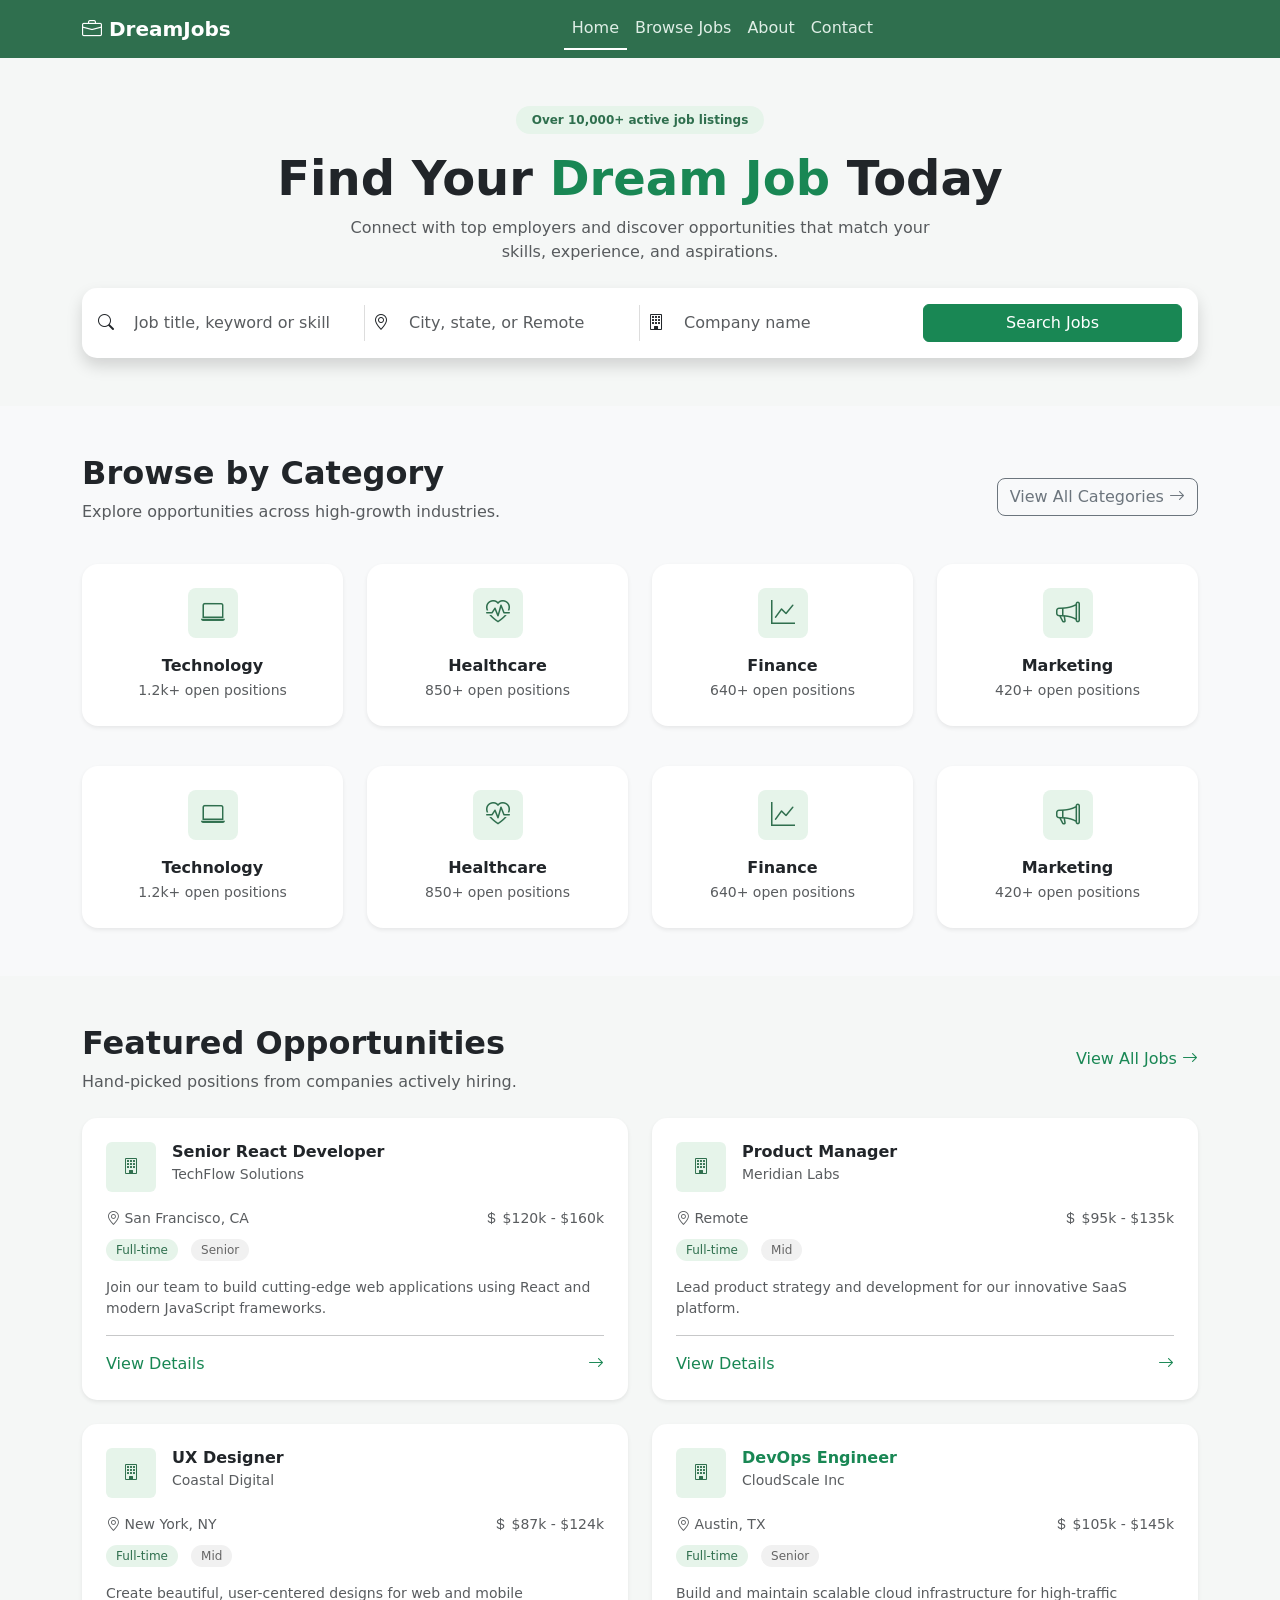
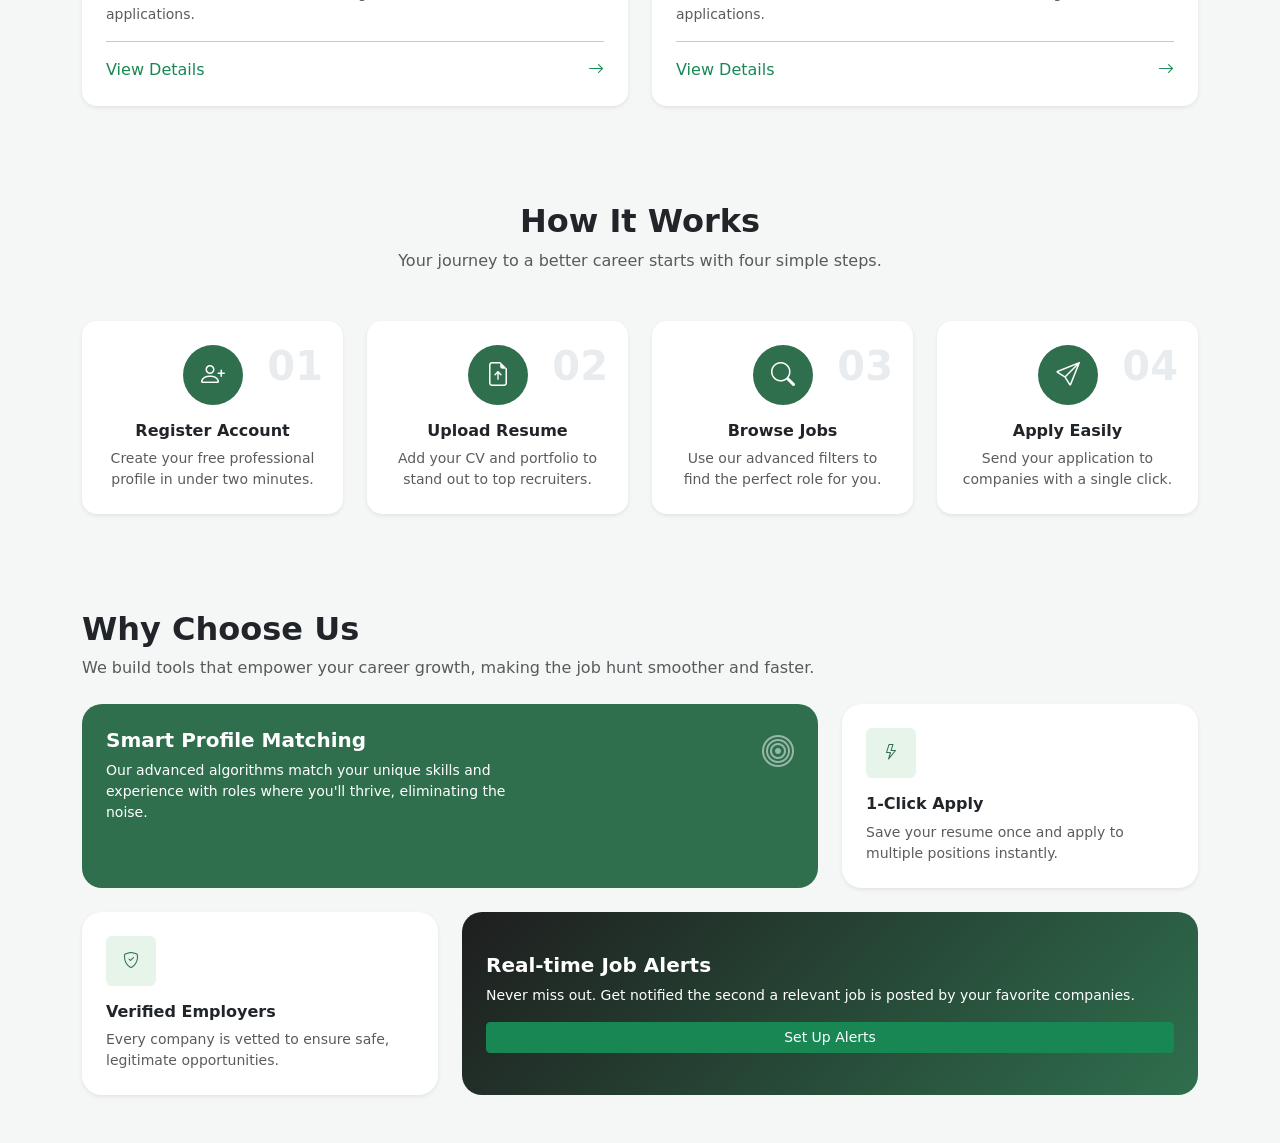
==== index.html @ 2927c14a "Add files via upload" ====
<!DOCTYPE html>
<html lang="en">
<head>
<meta charset="UTF-8">
<meta name="viewport" content="width=device-width, initial-scale=1.0">
<title>DreamJobs</title>

<!-- Bootstrap + Icons -->
<link href="https://cdn.jsdelivr.net/npm/bootstrap@5.3.3/dist/css/bootstrap.min.css" rel="stylesheet">
<link href="https://cdn.jsdelivr.net/npm/bootstrap-icons@1.11.3/font/bootstrap-icons.css" rel="stylesheet">

<style>
/* ===== GLOBAL ===== */
body { font-family: system-ui, -apple-system, sans-serif; }

/* ===== NAVBAR ===== */
.navbar-custom { background:#2f6f4e; }
.navbar-custom .nav-link { color:#dfeee6 !important; }
.navbar-custom .nav-link.active { border-bottom:2px solid #fff; }

/* ===== HERO ===== */
.hero-section { background:#f5f7f6; }
.badge-custom { background:#e6f4ea; color:#2f6f4e; }

/* ===== SEARCH BOX ===== */
.search-box { border-radius:15px; }
.search-group { border-right:1px solid #ddd; }

/* ===== CATEGORY ===== */
.category-section { background:#f8f9fa; }
.category-card { transition:.3s; }
.category-card:hover { transform:translateY(-5px); }

.icon-box {
  width:60px; height:60px;
  background:#e6f4ea; color:#2f6f4e;
}

/* ===== RESPONSIVE ===== */
@media (max-width:768px){
  .search-group {
    border-right:none;
    border-bottom:1px solid #ddd;
    padding-bottom:10px;
  }
}

/* Section */
    .jobs-section { background:#f5f7f6; }

    /* Card */
    .job-card {
      border-radius:15px;
      transition:.3s;
    }
    .job-card:hover {
      transform:translateY(-5px);
      box-shadow:0 10px 25px rgba(0,0,0,0.1);
    }

    /* Icon */
    .job-icon {
      width:50px;
      height:50px;
      background:#e6f4ea;
      color:#2f6f4e;
    }

    /* Tags */
    .tag {
      font-size:12px;
      padding:4px 10px;
      border-radius:20px;
      background:#e6f4ea;
      color:#2f6f4e;
    }
    .tag-outline {
      background:#f1f1f1;
      color:#666;
    }

      /* Minimal CSS */
    .how-section { background:#f5f7f6; }
    .step-card { transition:.3s; border-radius:15px; }
    .step-card:hover { transform:translateY(-5px); }

    .step-icon {
      width:60px; height:60px;
      background:#2f6f4e; color:#fff;
    }

    .step-number {
      position:absolute;
      top:15px; right:20px;
      font-size:40px;
      color:#e9ecef;
      font-weight:700;
    }


      .why-section { background:#f5f7f6; }

    .card-custom {
      border-radius:20px;
      transition:.3s;
    }
    .card-custom:hover { transform:translateY(-5px); }

    .bg-green { background:#2f6f4e; color:#fff; }
    .bg-dark-gradient {
      background:linear-gradient(135deg,#1e1e1e,#2f6f4e);
      color:#fff;
    }

    .icon-box {
      width:50px; height:50px;
      background:#e6f4ea;
      color:#2f6f4e;
    }

</style>
</head>

<body>

<!-- ===== NAVBAR ===== -->
<nav class="navbar navbar-expand-lg navbar-custom">
  <div class="container">
    <a class="navbar-brand text-white fw-semibold" href="#">
      <i class="bi bi-briefcase"></i> DreamJobs
    </a>

    <button class="navbar-toggler bg-light" data-bs-toggle="collapse" data-bs-target="#nav">
      <span class="navbar-toggler-icon"></span>
    </button>

    <div class="collapse navbar-collapse justify-content-center" id="nav">
      <ul class="navbar-nav">
        <li class="nav-item"><a class="nav-link active" href="#">Home</a></li>
        <li class="nav-item"><a class="nav-link" href="#">Browse Jobs</a></li>
        <li class="nav-item"><a class="nav-link" href="#">About</a></li>
        <li class="nav-item"><a class="nav-link" href="#">Contact</a></li>
      </ul>
    </div>
  </div>
</nav>

<!-- ===== HERO SECTION ===== -->
<section class="hero-section text-center py-5">
  <div class="container">

    <span class="badge badge-custom rounded-pill px-3 py-2">
      Over 10,000+ active job listings
    </span>

    <h1 class="fw-bold mt-3 display-5">
      Find Your <span class="text-success">Dream Job</span> Today
    </h1>

    <p class="text-muted mx-auto mb-4" style="max-width:600px;">
      Connect with top employers and discover opportunities that match your skills, experience, and aspirations.
    </p>

    <!-- SEARCH BOX -->
    <div class="search-box bg-white shadow p-3 mt-4">
      <div class="row g-3 align-items-center">

        <div class="col-md-3 search-group d-flex align-items-center">
          <i class="bi bi-search me-2"></i>
          <input type="text" class="form-control border-0" placeholder="Job title, keyword or skill">
        </div>

        <div class="col-md-3 search-group d-flex align-items-center">
          <i class="bi bi-geo-alt me-2"></i>
          <input type="text" class="form-control border-0" placeholder="City, state, or Remote">
        </div>

        <div class="col-md-3 d-flex align-items-center">
          <i class="bi bi-building me-2"></i>
          <input type="text" class="form-control border-0" placeholder="Company name">
        </div>

        <div class="col-md-3 text-md-end text-center">
          <button class="btn btn-success w-100">Search Jobs</button>
        </div>

      </div>
    </div>

  </div>
</section>

<!-- ===== CATEGORY SECTION ===== -->
<section class="category-section py-5">
  <div class="container">

    <!-- HEADER -->
    <div class="d-flex justify-content-between align-items-center flex-wrap mb-4">
      <div>
        <h2 class="fw-bold">Browse by Category</h2>
        <p class="text-muted">Explore opportunities across high-growth industries.</p>
      </div>

      <button class="btn btn-outline-secondary rounded-3 mt-2 mt-md-0">
        View All Categories <i class="bi bi-arrow-right"></i>
      </button>
    </div>

    <!-- CARDS -->
    <div class="row g-4">

      <!-- CARD -->
      <div class="col-md-3 col-sm-6">
        <div class="category-card bg-white shadow-sm rounded-4 p-4 text-center h-100">
          <div class="icon-box rounded-3 d-flex align-items-center justify-content-center mx-auto mb-3">
            <i class="bi bi-laptop fs-4"></i>
          </div>
          <div class="fw-semibold">Technology</div>
          <small class="text-muted">1.2k+ open positions</small>
        </div>
      </div>

      <div class="col-md-3 col-sm-6">
        <div class="category-card bg-white shadow-sm rounded-4 p-4 text-center h-100">
          <div class="icon-box rounded-3 d-flex align-items-center justify-content-center mx-auto mb-3">
            <i class="bi bi-heart-pulse fs-4"></i>
          </div>
          <div class="fw-semibold">Healthcare</div>
          <small class="text-muted">850+ open positions</small>
        </div>
      </div>

      <div class="col-md-3 col-sm-6">
        <div class="category-card bg-white shadow-sm rounded-4 p-4 text-center h-100">
          <div class="icon-box rounded-3 d-flex align-items-center justify-content-center mx-auto mb-3">
            <i class="bi bi-graph-up fs-4"></i>
          </div>
          <div class="fw-semibold">Finance</div>
          <small class="text-muted">640+ open positions</small>
        </div>
      </div>

      <div class="col-md-3 col-sm-6">
        <div class="category-card bg-white shadow-sm rounded-4 p-4 text-center h-100">
          <div class="icon-box rounded-3 d-flex align-items-center justify-content-center mx-auto mb-3">
            <i class="bi bi-megaphone fs-4"></i>
          </div>
          <div class="fw-semibold">Marketing</div>
          <small class="text-muted">420+ open positions</small>
        </div>
      </div>

      <!-- remaining cards same as your original -->

    </div>

     <!-- CARDS -->
    <div class="row g-4 mt-3">

      <!-- CARD -->
      <div class="col-md-3 col-sm-6">
        <div class="category-card bg-white shadow-sm rounded-4 p-4 text-center h-100">
          <div class="icon-box rounded-3 d-flex align-items-center justify-content-center mx-auto mb-3">
            <i class="bi bi-laptop fs-4"></i>
          </div>
          <div class="fw-semibold">Technology</div>
          <small class="text-muted">1.2k+ open positions</small>
        </div>
      </div>

      <div class="col-md-3 col-sm-6">
        <div class="category-card bg-white shadow-sm rounded-4 p-4 text-center h-100">
          <div class="icon-box rounded-3 d-flex align-items-center justify-content-center mx-auto mb-3">
            <i class="bi bi-heart-pulse fs-4"></i>
          </div>
          <div class="fw-semibold">Healthcare</div>
          <small class="text-muted">850+ open positions</small>
        </div>
      </div>

      <div class="col-md-3 col-sm-6">
        <div class="category-card bg-white shadow-sm rounded-4 p-4 text-center h-100">
          <div class="icon-box rounded-3 d-flex align-items-center justify-content-center mx-auto mb-3">
            <i class="bi bi-graph-up fs-4"></i>
          </div>
          <div class="fw-semibold">Finance</div>
          <small class="text-muted">640+ open positions</small>
        </div>
      </div>

      <div class="col-md-3 col-sm-6">
        <div class="category-card bg-white shadow-sm rounded-4 p-4 text-center h-100">
          <div class="icon-box rounded-3 d-flex align-items-center justify-content-center mx-auto mb-3">
            <i class="bi bi-megaphone fs-4"></i>
          </div>
          <div class="fw-semibold">Marketing</div>
          <small class="text-muted">420+ open positions</small>
        </div>
      </div>

      <!-- remaining cards same as your original -->

    </div>
  </div>
</section>

  <section class="jobs-section py-5">
    <div class="container">

      <!-- Header -->
      <div class="d-flex justify-content-between align-items-center flex-wrap mb-4">
        <div>
          <h2 class="fw-bold">Featured Opportunities</h2>
          <p class="text-muted mb-0">Hand-picked positions from companies actively hiring.</p>
        </div>
        <a href="#" class="text-success text-decoration-none mt-2 mt-md-0">
          View All Jobs <i class="bi bi-arrow-right"></i>
        </a>
      </div>

      <!-- Cards -->
      <div class="row g-4">

        <!-- Card 1 -->
        <div class="col-md-6">
          <div class="job-card bg-white shadow-sm p-4 h-100">

            <div class="d-flex align-items-start mb-3">
              <div class="job-icon rounded d-flex align-items-center justify-content-center me-3">
                <i class="bi bi-building"></i>
              </div>
              <div>
                <h6 class="fw-semibold mb-0">Senior React Developer</h6>
                <small class="text-muted">TechFlow Solutions</small>
              </div>
            </div>

            <div class="d-flex justify-content-between text-muted small mb-2">
              <span><i class="bi bi-geo-alt"></i> San Francisco, CA</span>
              <span><i class="bi bi-currency-dollar"></i> $120k - $160k</span>
            </div>

            <div class="mb-3">
              <span class="tag me-2">Full-time</span>
              <span class="tag tag-outline">Senior</span>
            </div>

            <p class="text-muted small">
              Join our team to build cutting-edge web applications using React and modern JavaScript frameworks.
            </p>

            <hr>

            <div class="d-flex justify-content-between align-items-center">
              <a href="#" class="text-success text-decoration-none">View Details</a>
              <i class="bi bi-arrow-right text-success"></i>
            </div>

          </div>
        </div>

        <!-- Card 2 -->
        <div class="col-md-6">
          <div class="job-card bg-white shadow-sm p-4 h-100">

            <div class="d-flex align-items-start mb-3">
              <div class="job-icon rounded d-flex align-items-center justify-content-center me-3">
                <i class="bi bi-building"></i>
              </div>
              <div>
                <h6 class="fw-semibold mb-0">Product Manager</h6>
                <small class="text-muted">Meridian Labs</small>
              </div>
            </div>

            <div class="d-flex justify-content-between text-muted small mb-2">
              <span><i class="bi bi-geo-alt"></i> Remote</span>
              <span><i class="bi bi-currency-dollar"></i> $95k - $135k</span>
            </div>

            <div class="mb-3">
              <span class="tag me-2">Full-time</span>
              <span class="tag tag-outline">Mid</span>
            </div>

            <p class="text-muted small">
              Lead product strategy and development for our innovative SaaS platform.
            </p>

            <hr>

            <div class="d-flex justify-content-between align-items-center">
              <a href="#" class="text-success text-decoration-none">View Details</a>
              <i class="bi bi-arrow-right text-success"></i>
            </div>

          </div>
        </div>

        <!-- Card 3 -->
        <div class="col-md-6">
          <div class="job-card bg-white shadow-sm p-4 h-100">

            <div class="d-flex align-items-start mb-3">
              <div class="job-icon rounded d-flex align-items-center justify-content-center me-3">
                <i class="bi bi-building"></i>
              </div>
              <div>
                <h6 class="fw-semibold mb-0">UX Designer</h6>
                <small class="text-muted">Coastal Digital</small>
              </div>
            </div>

            <div class="d-flex justify-content-between text-muted small mb-2">
              <span><i class="bi bi-geo-alt"></i> New York, NY</span>
              <span><i class="bi bi-currency-dollar"></i> $87k - $124k</span>
            </div>

            <div class="mb-3">
              <span class="tag me-2">Full-time</span>
              <span class="tag tag-outline">Mid</span>
            </div>

            <p class="text-muted small">
              Create beautiful, user-centered designs for web and mobile applications.
            </p>

            <hr>

            <div class="d-flex justify-content-between align-items-center">
              <a href="#" class="text-success text-decoration-none">View Details</a>
              <i class="bi bi-arrow-right text-success"></i>
            </div>

          </div>
        </div>

        <!-- Card 4 -->
        <div class="col-md-6">
          <div class="job-card bg-white shadow-sm p-4 h-100">

            <div class="d-flex align-items-start mb-3">
              <div class="job-icon rounded d-flex align-items-center justify-content-center me-3">
                <i class="bi bi-building"></i>
              </div>
              <div>
                <h6 class="fw-semibold mb-0 text-success">DevOps Engineer</h6>
                <small class="text-muted">CloudScale Inc</small>
              </div>
            </div>

            <div class="d-flex justify-content-between text-muted small mb-2">
              <span><i class="bi bi-geo-alt"></i> Austin, TX</span>
              <span><i class="bi bi-currency-dollar"></i> $105k - $145k</span>
            </div>

            <div class="mb-3">
              <span class="tag me-2">Full-time</span>
              <span class="tag tag-outline">Senior</span>
            </div>

            <p class="text-muted small">
              Build and maintain scalable cloud infrastructure for high-traffic applications.
            </p>

            <hr>

            <div class="d-flex justify-content-between align-items-center">
              <a href="#" class="text-success text-decoration-none">View Details</a>
              <i class="bi bi-arrow-right text-success"></i>
            </div>

          </div>
        </div>

      </div>
    </div>
  </section>

  <section class="how-section py-5 text-center">
    <div class="container">

      <!-- Header -->
      <h2 class="fw-bold mb-2">How It Works</h2>
      <p class="text-muted mb-5">
        Your journey to a better career starts with four simple steps.
      </p>

      <!-- Steps -->
      <div class="row g-4">

        <!-- Step 1 -->
        <div class="col-md-3 col-sm-6">
          <div class="step-card bg-white shadow-sm p-4 position-relative h-100">
            <div class="step-number">01</div>
            <div class="step-icon rounded-circle d-flex align-items-center justify-content-center mx-auto mb-3">
              <i class="bi bi-person-plus fs-4"></i>
            </div>
            <h6 class="fw-semibold">Register Account</h6>
            <p class="text-muted small mb-0">
              Create your free professional profile in under two minutes.
            </p>
          </div>
        </div>

        <!-- Step 2 -->
        <div class="col-md-3 col-sm-6">
          <div class="step-card bg-white shadow-sm p-4 position-relative h-100">
            <div class="step-number">02</div>
            <div class="step-icon rounded-circle d-flex align-items-center justify-content-center mx-auto mb-3">
              <i class="bi bi-file-earmark-arrow-up fs-4"></i>
            </div>
            <h6 class="fw-semibold">Upload Resume</h6>
            <p class="text-muted small mb-0">
              Add your CV and portfolio to stand out to top recruiters.
            </p>
          </div>
        </div>

        <!-- Step 3 -->
        <div class="col-md-3 col-sm-6">
          <div class="step-card bg-white shadow-sm p-4 position-relative h-100">
            <div class="step-number">03</div>
            <div class="step-icon rounded-circle d-flex align-items-center justify-content-center mx-auto mb-3">
              <i class="bi bi-search fs-4"></i>
            </div>
            <h6 class="fw-semibold">Browse Jobs</h6>
            <p class="text-muted small mb-0">
              Use our advanced filters to find the perfect role for you.
            </p>
          </div>
        </div>

        <!-- Step 4 -->
        <div class="col-md-3 col-sm-6">
          <div class="step-card bg-white shadow-sm p-4 position-relative h-100">
            <div class="step-number">04</div>
            <div class="step-icon rounded-circle d-flex align-items-center justify-content-center mx-auto mb-3">
              <i class="bi bi-send fs-4"></i>
            </div>
            <h6 class="fw-semibold">Apply Easily</h6>
            <p class="text-muted small mb-0">
              Send your application to companies with a single click.
            </p>
          </div>
        </div>

      </div>
    </div>
  </section>

  <section class="why-section py-5">
    <div class="container">

      <!-- Header -->
      <div class="mb-4">
        <h2 class="fw-bold">Why Choose Us</h2>
        <p class="text-muted mb-0">
          We build tools that empower your career growth, making the job hunt smoother and faster.
        </p>
      </div>

      <!-- Grid -->
      <div class="row g-4">

        <!-- Left Big Card -->
        <div class="col-lg-8">
          <div class="card-custom bg-green p-4 h-100 position-relative">
            <h5 class="fw-semibold">Smart Profile Matching</h5>
            <p class="small mb-0" style="max-width:400px;">
              Our advanced algorithms match your unique skills and experience with roles where you'll thrive, eliminating the noise.
            </p>
            <i class="bi bi-bullseye position-absolute top-0 end-0 m-4 fs-2 opacity-50"></i>
          </div>
        </div>

        <!-- Right Small Card -->
        <div class="col-lg-4">
          <div class="card-custom bg-white shadow-sm p-4 h-100">
            <div class="icon-box rounded d-flex align-items-center justify-content-center mb-3">
              <i class="bi bi-lightning"></i>
            </div>
            <h6 class="fw-semibold">1-Click Apply</h6>
            <p class="text-muted small mb-0">
              Save your resume once and apply to multiple positions instantly.
            </p>
          </div>
        </div>

        <!-- Bottom Left Card -->
        <div class="col-lg-4">
          <div class="card-custom bg-white shadow-sm p-4 h-100">
            <div class="icon-box rounded d-flex align-items-center justify-content-center mb-3">
              <i class="bi bi-shield-check"></i>
            </div>
            <h6 class="fw-semibold">Verified Employers</h6>
            <p class="text-muted small mb-0">
              Every company is vetted to ensure safe, legitimate opportunities.
            </p>
          </div>
        </div>

        <!-- Bottom Right Big Card -->
        <div class="col-lg-8">
          <div class="card-custom bg-dark-gradient p-4 h-100 d-flex flex-column justify-content-center">
            <h5 class="fw-semibold">Real-time Job Alerts</h5>
            <p class="small">
              Never miss out. Get notified the second a relevant job is posted by your favorite companies.
            </p>
            <button class="btn btn-success btn-sm w-auto">Set Up Alerts</button>
          </div>
        </div>

      </div>
    </div>
  </section>



<script src="https://cdn.jsdelivr.net/npm/bootstrap@5.3.3/dist/js/bootstrap.bundle.min.js"></script>
</body>
</html>
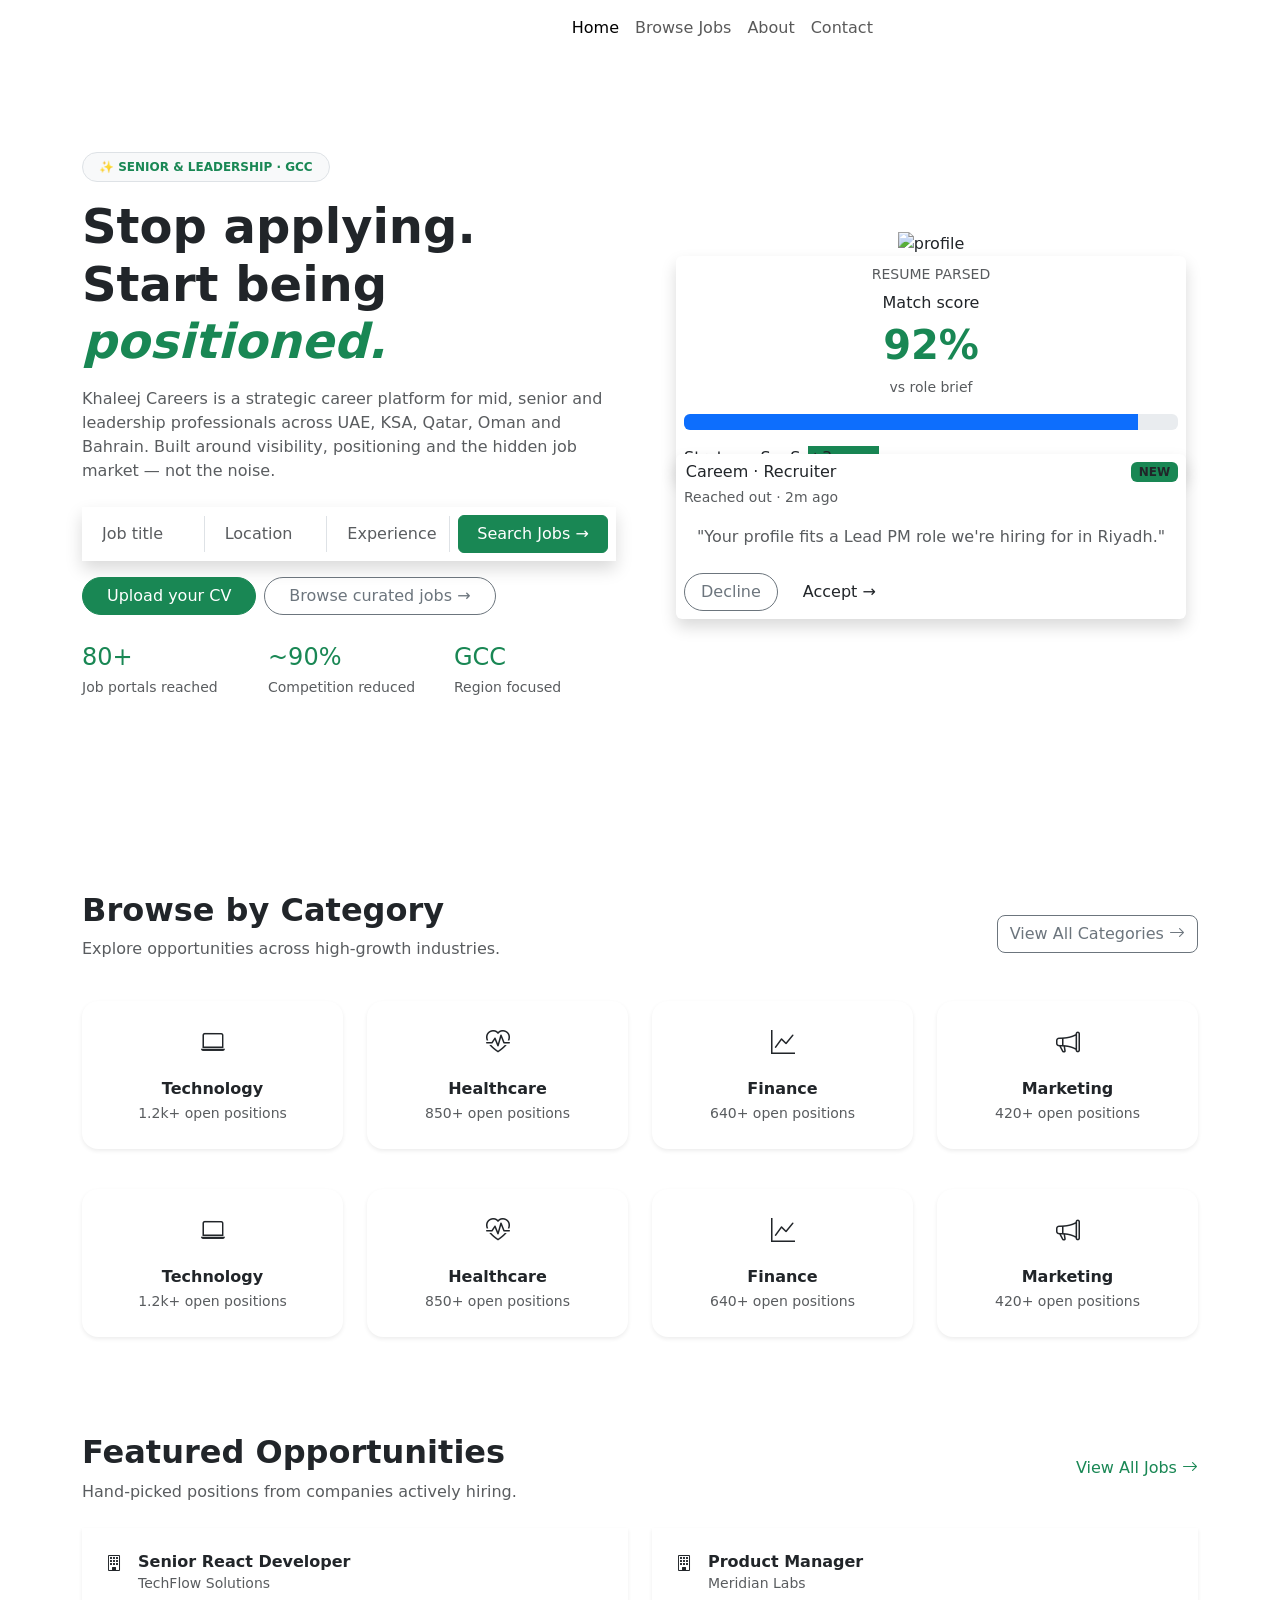
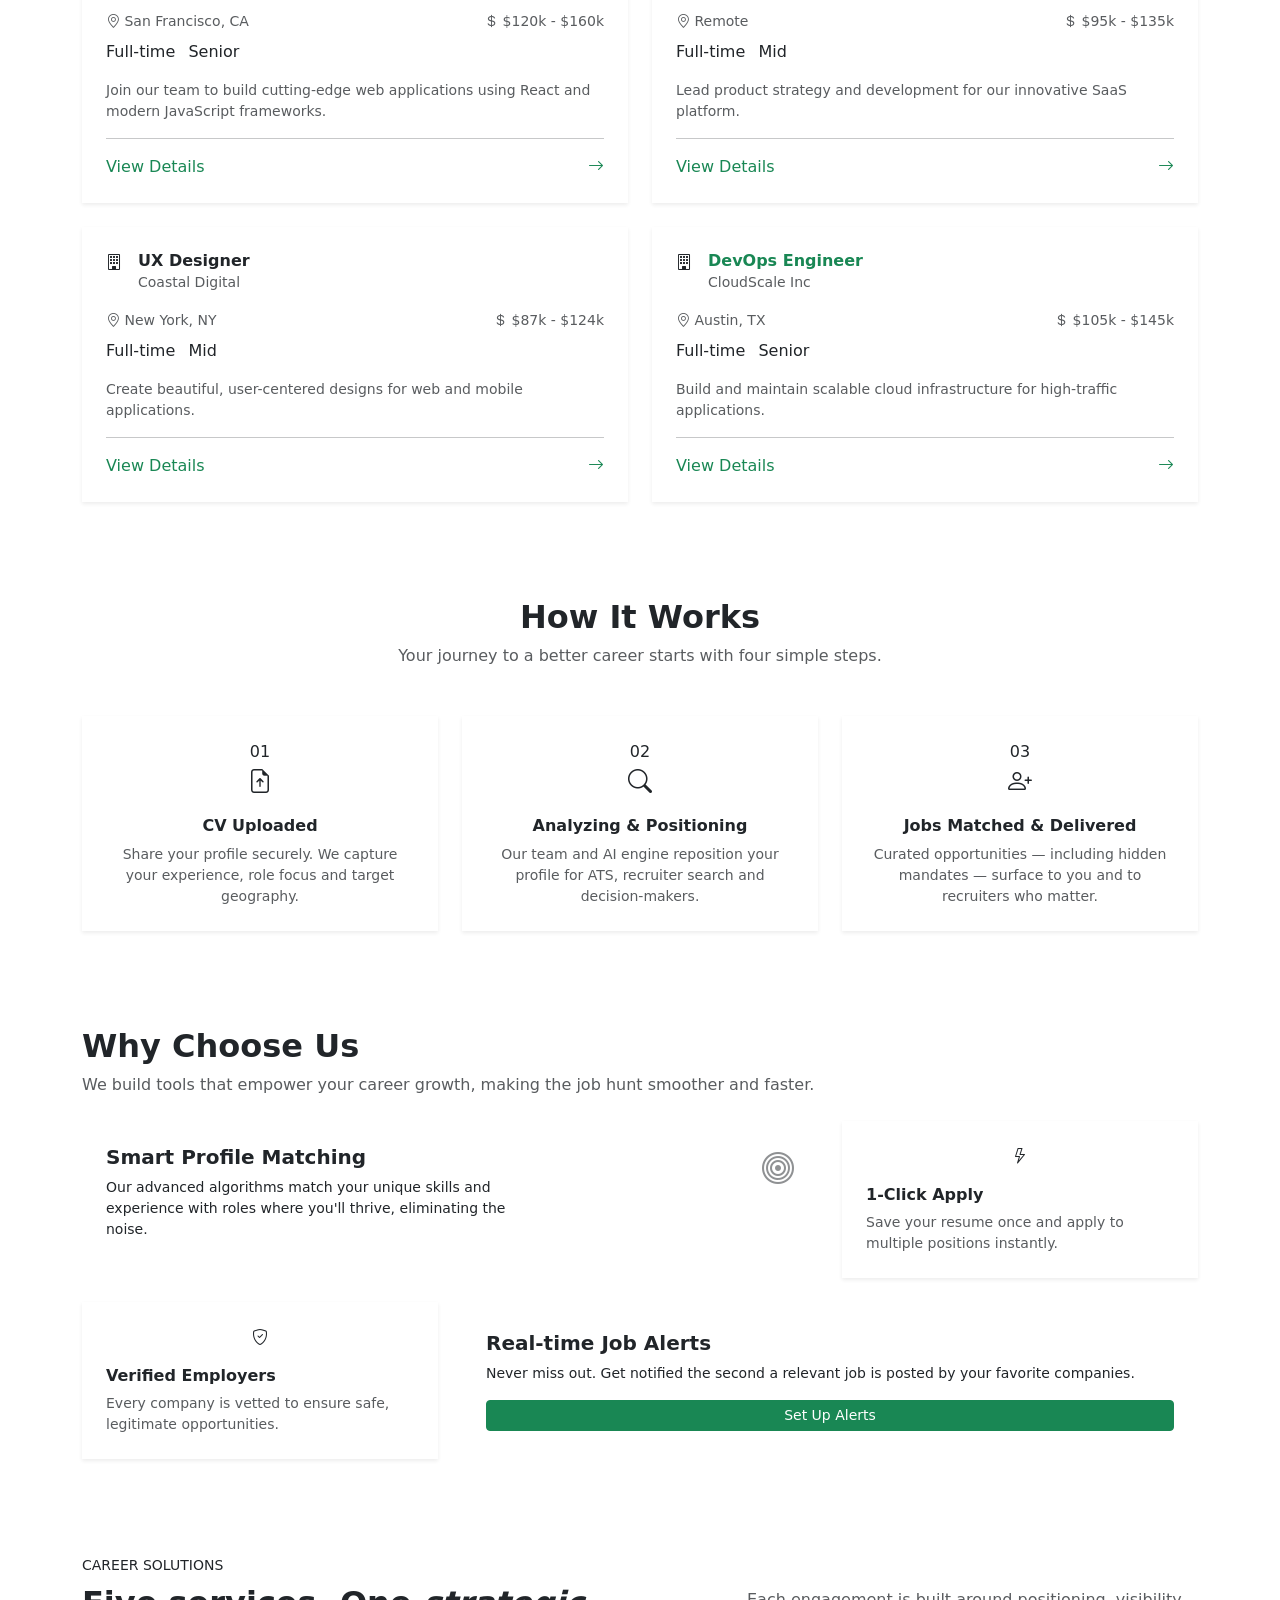
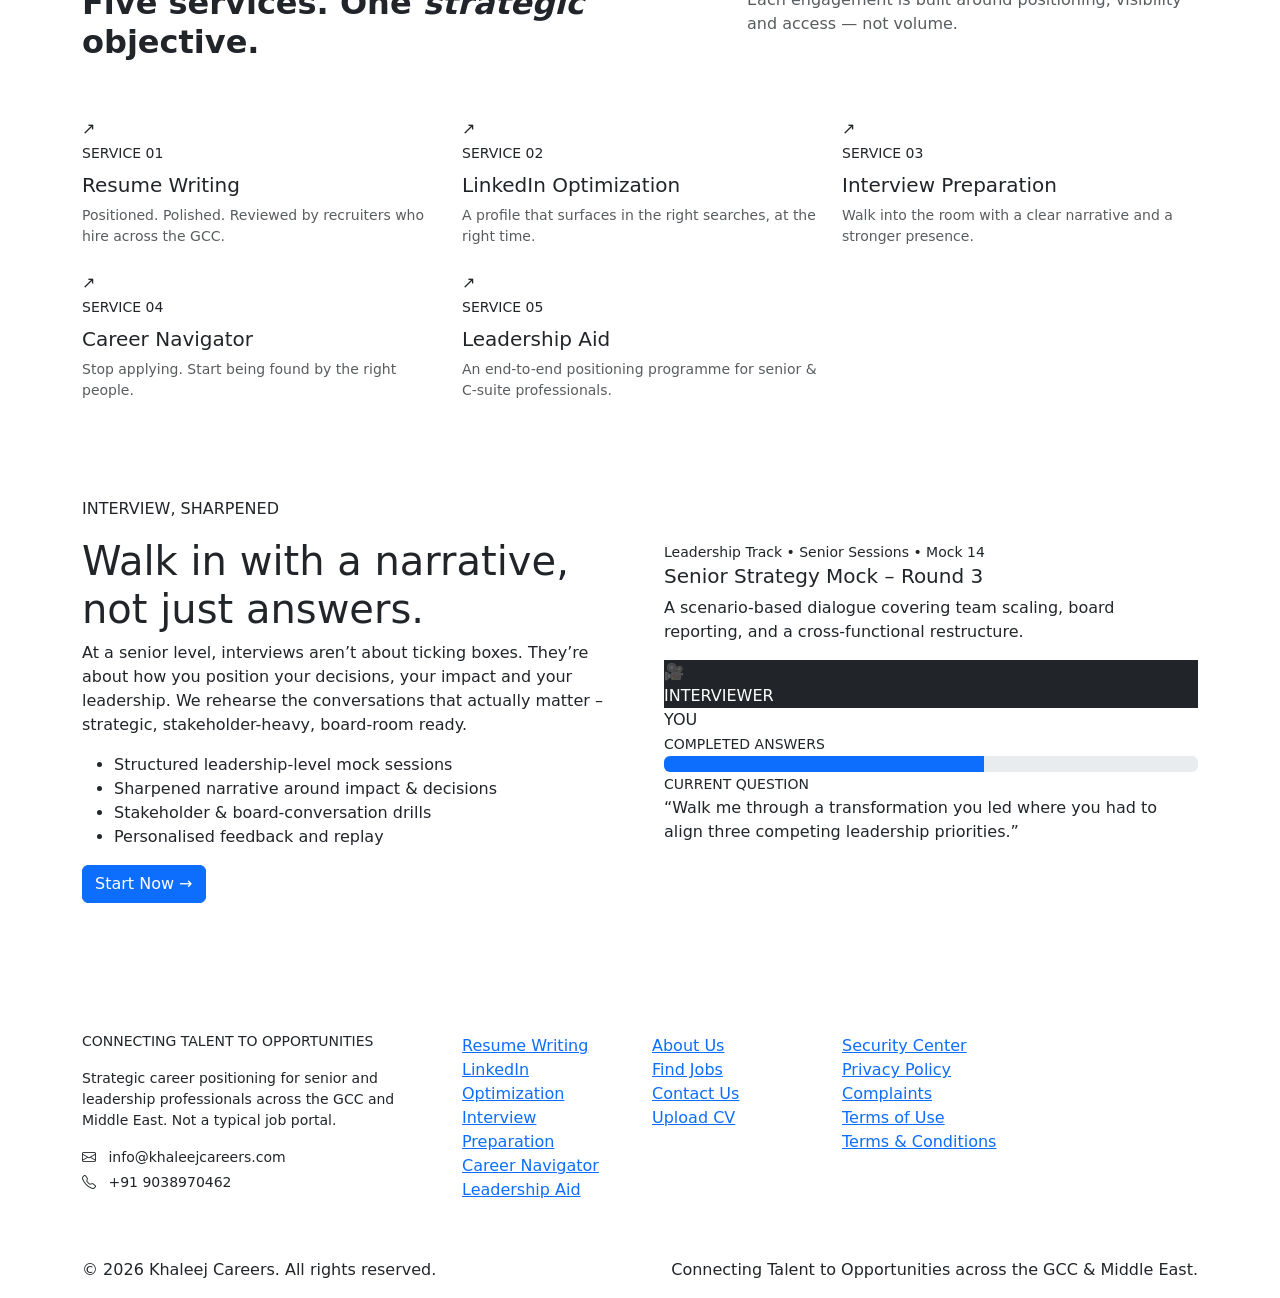
==== commit 37d7871f: "Update index.html" ====
--- a/index.html
+++ b/index.html
@@ -1,308 +1,310 @@
 <!DOCTYPE html>
 <html lang="en">
+
 <head>
-<meta charset="UTF-8">
-<meta name="viewport" content="width=device-width, initial-scale=1.0">
-<title>DreamJobs</title>
-
-<!-- Bootstrap + Icons -->
-<link href="https://cdn.jsdelivr.net/npm/bootstrap@5.3.3/dist/css/bootstrap.min.css" rel="stylesheet">
-<link href="https://cdn.jsdelivr.net/npm/bootstrap-icons@1.11.3/font/bootstrap-icons.css" rel="stylesheet">
-
-<style>
-/* ===== GLOBAL ===== */
-body { font-family: system-ui, -apple-system, sans-serif; }
-
-/* ===== NAVBAR ===== */
-.navbar-custom { background:#2f6f4e; }
-.navbar-custom .nav-link { color:#dfeee6 !important; }
-.navbar-custom .nav-link.active { border-bottom:2px solid #fff; }
-
-/* ===== HERO ===== */
-.hero-section { background:#f5f7f6; }
-.badge-custom { background:#e6f4ea; color:#2f6f4e; }
-
-/* ===== SEARCH BOX ===== */
-.search-box { border-radius:15px; }
-.search-group { border-right:1px solid #ddd; }
-
-/* ===== CATEGORY ===== */
-.category-section { background:#f8f9fa; }
-.category-card { transition:.3s; }
-.category-card:hover { transform:translateY(-5px); }
-
-.icon-box {
-  width:60px; height:60px;
-  background:#e6f4ea; color:#2f6f4e;
-}
-
-/* ===== RESPONSIVE ===== */
-@media (max-width:768px){
-  .search-group {
-    border-right:none;
-    border-bottom:1px solid #ddd;
-    padding-bottom:10px;
-  }
-}
-
-/* Section */
-    .jobs-section { background:#f5f7f6; }
-
-    /* Card */
-    .job-card {
-      border-radius:15px;
-      transition:.3s;
-    }
-    .job-card:hover {
-      transform:translateY(-5px);
-      box-shadow:0 10px 25px rgba(0,0,0,0.1);
-    }
-
-    /* Icon */
-    .job-icon {
-      width:50px;
-      height:50px;
-      background:#e6f4ea;
-      color:#2f6f4e;
-    }
-
-    /* Tags */
-    .tag {
-      font-size:12px;
-      padding:4px 10px;
-      border-radius:20px;
-      background:#e6f4ea;
-      color:#2f6f4e;
-    }
-    .tag-outline {
-      background:#f1f1f1;
-      color:#666;
-    }
-
-      /* Minimal CSS */
-    .how-section { background:#f5f7f6; }
-    .step-card { transition:.3s; border-radius:15px; }
-    .step-card:hover { transform:translateY(-5px); }
-
-    .step-icon {
-      width:60px; height:60px;
-      background:#2f6f4e; color:#fff;
-    }
-
-    .step-number {
-      position:absolute;
-      top:15px; right:20px;
-      font-size:40px;
-      color:#e9ecef;
-      font-weight:700;
-    }
-
-
-      .why-section { background:#f5f7f6; }
-
-    .card-custom {
-      border-radius:20px;
-      transition:.3s;
-    }
-    .card-custom:hover { transform:translateY(-5px); }
-
-    .bg-green { background:#2f6f4e; color:#fff; }
-    .bg-dark-gradient {
-      background:linear-gradient(135deg,#1e1e1e,#2f6f4e);
-      color:#fff;
-    }
-
-    .icon-box {
-      width:50px; height:50px;
-      background:#e6f4ea;
-      color:#2f6f4e;
-    }
-
-</style>
+  <meta charset="UTF-8">
+  <meta name="viewport" content="width=device-width, initial-scale=1.0">
+  <title>DreamJobs</title>
+  <link rel="stylesheet" href="./index.css">
+
+  <!-- Bootstrap + Icons -->
+  <link href="https://cdn.jsdelivr.net/npm/bootstrap@5.3.3/dist/css/bootstrap.min.css" rel="stylesheet">
+  <link href="https://cdn.jsdelivr.net/npm/bootstrap-icons@1.11.3/font/bootstrap-icons.css" rel="stylesheet">
+
+
 </head>
 
 <body>
 
-<!-- ===== NAVBAR ===== -->
-<nav class="navbar navbar-expand-lg navbar-custom">
-  <div class="container">
-    <a class="navbar-brand text-white fw-semibold" href="#">
-      <i class="bi bi-briefcase"></i> DreamJobs
-    </a>
-
-    <button class="navbar-toggler bg-light" data-bs-toggle="collapse" data-bs-target="#nav">
-      <span class="navbar-toggler-icon"></span>
-    </button>
-
-    <div class="collapse navbar-collapse justify-content-center" id="nav">
-      <ul class="navbar-nav">
-        <li class="nav-item"><a class="nav-link active" href="#">Home</a></li>
-        <li class="nav-item"><a class="nav-link" href="#">Browse Jobs</a></li>
-        <li class="nav-item"><a class="nav-link" href="#">About</a></li>
-        <li class="nav-item"><a class="nav-link" href="#">Contact</a></li>
-      </ul>
+  <!-- ===== NAVBAR ===== -->
+  <nav class="navbar navbar-expand-lg navbar-custom">
+    <div class="container">
+      <a class="navbar-brand text-white fw-semibold" href="#">
+        <i class="bi bi-briefcase"></i> DreamJobs
+      </a>
+
+      <button class="navbar-toggler bg-light" data-bs-toggle="collapse" data-bs-target="#nav">
+        <span class="navbar-toggler-icon"></span>
+      </button>
+
+      <div class="collapse navbar-collapse justify-content-center" id="nav">
+        <ul class="navbar-nav">
+          <li class="nav-item"><a class="nav-link active" href="#">Home</a></li>
+          <li class="nav-item"><a class="nav-link" href="#">Browse Jobs</a></li>
+          <li class="nav-item"><a class="nav-link" href="#">About</a></li>
+          <li class="nav-item"><a class="nav-link" href="#">Contact</a></li>
+        </ul>
+      </div>
     </div>
-  </div>
-</nav>
-
-<!-- ===== HERO SECTION ===== -->
-<section class="hero-section text-center py-5">
-  <div class="container">
-
-    <span class="badge badge-custom rounded-pill px-3 py-2">
-      Over 10,000+ active job listings
-    </span>
-
-    <h1 class="fw-bold mt-3 display-5">
-      Find Your <span class="text-success">Dream Job</span> Today
-    </h1>
-
-    <p class="text-muted mx-auto mb-4" style="max-width:600px;">
-      Connect with top employers and discover opportunities that match your skills, experience, and aspirations.
-    </p>
-
-    <!-- SEARCH BOX -->
-    <div class="search-box bg-white shadow p-3 mt-4">
-      <div class="row g-3 align-items-center">
-
-        <div class="col-md-3 search-group d-flex align-items-center">
-          <i class="bi bi-search me-2"></i>
-          <input type="text" class="form-control border-0" placeholder="Job title, keyword or skill">
-        </div>
-
-        <div class="col-md-3 search-group d-flex align-items-center">
-          <i class="bi bi-geo-alt me-2"></i>
-          <input type="text" class="form-control border-0" placeholder="City, state, or Remote">
-        </div>
-
-        <div class="col-md-3 d-flex align-items-center">
-          <i class="bi bi-building me-2"></i>
-          <input type="text" class="form-control border-0" placeholder="Company name">
-        </div>
-
-        <div class="col-md-3 text-md-end text-center">
-          <button class="btn btn-success w-100">Search Jobs</button>
+  </nav>
+
+
+
+  <!-- ===== HERO SECTION ===== -->
+  <section class="hero-section py-5">
+    <div class="container py-5">
+      <div class="row align-items-center g-5">
+
+        <!-- LEFT CONTENT -->
+        <div class="col-lg-6">
+
+          <span class="badge bg-light text-success border rounded-pill px-3 py-2 small">
+            ✨ SENIOR & LEADERSHIP · GCC
+          </span>
+
+          <h1 class="fw-bold mt-3 display-5">
+            Stop applying.<br>
+            Start being <span class="text-success fst-italic">positioned.</span>
+          </h1>
+
+          <p class="text-muted mt-3">
+            Khaleej Careers is a strategic career platform for mid, senior and leadership professionals across UAE, KSA,
+            Qatar, Oman and Bahrain. Built around visibility, positioning and the hidden job market — not the noise.
+          </p>
+
+          <!-- SEARCH (FIXED INLINE) -->
+          <div class="bg-white shadow d-flex align-items-center gap-2 p-2 mt-4 search-box">
+            <div class="border-end">
+            <input type="text" class="form-control border-0" placeholder="Job title">
+            </div>
+            <div class="border-end">
+              <input type="text" class="form-control border-0" placeholder="Location">
+            </div> 
+            <div class="border-end">
+              <input type="text" class="form-control border-0" placeholder="Experience">
+
+            </div>
+            <!-- <button class="btn btn-success px-1 btn-small">Search Jobs →</button> -->
+            <div>
+              <button style="width: 150px;" class="btn btn-success px-1">Search Jobs →</button>
+            </div>
+          </div>
+
+          <!-- BUTTONS -->
+          <div class="mt-3 d-flex flex-wrap gap-2">
+            <button class="btn btn-success text-white rounded-pill px-4">Upload your CV</button>
+            <button class="btn btn-outline-secondary rounded-pill px-4">
+              Browse curated jobs →
+            </button>
+          </div>
+
+          <!-- STATS -->
+          <div class="row mt-4 text-center text-md-start">
+            <div class="col-4">
+              <div class="stat fs-4 text-success">80+</div>
+              <small class="text-muted">Job portals reached</small>
+            </div>
+            <div class="col-4">
+              <div class="stat fs-4 text-success">~90%</div>
+              <small class="text-muted">Competition reduced</small>
+            </div>
+            <div class="col-4">
+              <div class="stat fs-4 text-success">GCC</div>
+              <small class="text-muted">Region focused</small>
+            </div>
+          </div>
+
+        </div>
+
+        <!-- RIGHT IMAGE -->
+        <div class="col-lg-6 text-center position-relative">
+
+          <div class="hero-img-card">
+
+            <!-- Image -->
+            <img src="./images/banner image png.png" class="img-fluid" alt="profile">
+
+
+
+          </div>
+
+                      <!-- Floating Card 1 -->
+            <div class="floating-card card-1">
+              <!-- <div class="fw-semibold">Match score</div>
+              <div class="fs-5 fw-bold">92%</div>
+              <small>via role brief</small> -->
+
+              <div class="container">
+                <div class="row g-4 justify-content-center">
+
+                  <!-- Card 1 -->
+                  <div class="col-12">
+                    <div class="card card-green p-2 shadow border-0">
+                      <small class="text-uppercase opacity-75">Resume Parsed</small>
+                      <h6 class="mt-2">Match score</h6>
+
+                      <h1 class="fw-bold text-success">92%</h1>
+                      <small class="opacity-75">vs role brief</small>
+
+                      <div class="progress my-3">
+                        <div class="progress-bar" style="width: 92%"></div>
+                      </div>
+
+                      <div class="d-flex flex-wrap gap-2">
+                        <span class="badge-soft">Strategy</span>
+                        <span class="badge-soft">SaaS</span>
+                        <span class="badge-soft bg-success text-dark">+3 more</span>
+                      </div>
+                    </div>
+                  </div>
+                </div>
+              </div>
+            </div>
+
+            <!-- Floating Card 2 -->
+            <div class="floating-card card-2">
+              <!-- <div class="fw-semibold">Career • Recruiter</div>
+              <small>"Profile fits a Lead PM role"</small> -->
+
+                                <!-- Card 2 -->
+
+                  <div class="container">
+                <div class="row g-4 justify-content-center"></div>
+                  <div class="col-12">
+                    <div class="card card-light p-2 shadow border-0 bg-white">
+                      <div class="d-flex justify-content-between align-items-start">
+                        <div>
+                          <h6 class="mb-1">Careem · Recruiter</h6>
+                          <small class="text-muted">Reached out · 2m ago</small>
+                        </div>
+                        <span class="badge bg-success text-dark">NEW</span>
+                      </div>
+
+                      <p class="mt-3 mb-4 text-muted">
+                        "Your profile fits a Lead PM role we're hiring for in Riyadh."
+                      </p>
+
+                      <div class="d-flex gap-2">
+                        <button class="btn btn-outline-secondary rounded-pill px-3">Decline</button>
+                        <button class="btn btn-accept px-3">Accept →</button>
+                      </div>
+                    </div>
+                  </div>
+
+                  </div></div>
+            </div>
+
         </div>
 
       </div>
     </div>
-
-  </div>
-</section>
-
-<!-- ===== CATEGORY SECTION ===== -->
-<section class="category-section py-5">
-  <div class="container">
-
-    <!-- HEADER -->
-    <div class="d-flex justify-content-between align-items-center flex-wrap mb-4">
-      <div>
-        <h2 class="fw-bold">Browse by Category</h2>
-        <p class="text-muted">Explore opportunities across high-growth industries.</p>
-      </div>
-
-      <button class="btn btn-outline-secondary rounded-3 mt-2 mt-md-0">
-        View All Categories <i class="bi bi-arrow-right"></i>
-      </button>
+  </section>
+
+
+
+  <!-- ===== CATEGORY SECTION ===== -->
+  <section class="category-section py-5 mt-5">
+    <div class="container">
+
+      <!-- HEADER -->
+      <div class="d-flex justify-content-between align-items-center flex-wrap mb-4">
+        <div>
+          <h2 class="fw-bold">Browse by Category</h2>
+          <p class="text-muted">Explore opportunities across high-growth industries.</p>
+        </div>
+
+        <button class="btn btn-outline-secondary rounded-3 mt-2 mt-md-0">
+          View All Categories <i class="bi bi-arrow-right"></i>
+        </button>
+      </div>
+
+      <!-- CARDS -->
+      <div class="row g-4">
+
+        <!-- CARD -->
+        <div class="col-md-3 col-sm-6">
+          <div class="category-card bg-white shadow-sm rounded-4 p-4 text-center h-100">
+            <div class="icon-box rounded-3 d-flex align-items-center justify-content-center mx-auto mb-3">
+              <i class="bi bi-laptop fs-4"></i>
+            </div>
+            <div class="fw-semibold">Technology</div>
+            <small class="text-muted">1.2k+ open positions</small>
+          </div>
+        </div>
+
+        <div class="col-md-3 col-sm-6">
+          <div class="category-card bg-white shadow-sm rounded-4 p-4 text-center h-100">
+            <div class="icon-box rounded-3 d-flex align-items-center justify-content-center mx-auto mb-3">
+              <i class="bi bi-heart-pulse fs-4"></i>
+            </div>
+            <div class="fw-semibold">Healthcare</div>
+            <small class="text-muted">850+ open positions</small>
+          </div>
+        </div>
+
+        <div class="col-md-3 col-sm-6">
+          <div class="category-card bg-white shadow-sm rounded-4 p-4 text-center h-100">
+            <div class="icon-box rounded-3 d-flex align-items-center justify-content-center mx-auto mb-3">
+              <i class="bi bi-graph-up fs-4"></i>
+            </div>
+            <div class="fw-semibold">Finance</div>
+            <small class="text-muted">640+ open positions</small>
+          </div>
+        </div>
+
+        <div class="col-md-3 col-sm-6">
+          <div class="category-card bg-white shadow-sm rounded-4 p-4 text-center h-100">
+            <div class="icon-box rounded-3 d-flex align-items-center justify-content-center mx-auto mb-3">
+              <i class="bi bi-megaphone fs-4"></i>
+            </div>
+            <div class="fw-semibold">Marketing</div>
+            <small class="text-muted">420+ open positions</small>
+          </div>
+        </div>
+
+        <!-- remaining cards same as your original -->
+
+      </div>
+
+      <!-- CARDS -->
+      <div class="row g-4 mt-3">
+
+        <!-- CARD -->
+        <div class="col-md-3 col-sm-6">
+          <div class="category-card bg-white shadow-sm rounded-4 p-4 text-center h-100">
+            <div class="icon-box rounded-3 d-flex align-items-center justify-content-center mx-auto mb-3">
+              <i class="bi bi-laptop fs-4"></i>
+            </div>
+            <div class="fw-semibold">Technology</div>
+            <small class="text-muted">1.2k+ open positions</small>
+          </div>
+        </div>
+
+        <div class="col-md-3 col-sm-6">
+          <div class="category-card bg-white shadow-sm rounded-4 p-4 text-center h-100">
+            <div class="icon-box rounded-3 d-flex align-items-center justify-content-center mx-auto mb-3">
+              <i class="bi bi-heart-pulse fs-4"></i>
+            </div>
+            <div class="fw-semibold">Healthcare</div>
+            <small class="text-muted">850+ open positions</small>
+          </div>
+        </div>
+
+        <div class="col-md-3 col-sm-6">
+          <div class="category-card bg-white shadow-sm rounded-4 p-4 text-center h-100">
+            <div class="icon-box rounded-3 d-flex align-items-center justify-content-center mx-auto mb-3">
+              <i class="bi bi-graph-up fs-4"></i>
+            </div>
+            <div class="fw-semibold">Finance</div>
+            <small class="text-muted">640+ open positions</small>
+          </div>
+        </div>
+
+        <div class="col-md-3 col-sm-6">
+          <div class="category-card bg-white shadow-sm rounded-4 p-4 text-center h-100">
+            <div class="icon-box rounded-3 d-flex align-items-center justify-content-center mx-auto mb-3">
+              <i class="bi bi-megaphone fs-4"></i>
+            </div>
+            <div class="fw-semibold">Marketing</div>
+            <small class="text-muted">420+ open positions</small>
+          </div>
+        </div>
+
+        <!-- remaining cards same as your original -->
+
+      </div>
     </div>
-
-    <!-- CARDS -->
-    <div class="row g-4">
-
-      <!-- CARD -->
-      <div class="col-md-3 col-sm-6">
-        <div class="category-card bg-white shadow-sm rounded-4 p-4 text-center h-100">
-          <div class="icon-box rounded-3 d-flex align-items-center justify-content-center mx-auto mb-3">
-            <i class="bi bi-laptop fs-4"></i>
-          </div>
-          <div class="fw-semibold">Technology</div>
-          <small class="text-muted">1.2k+ open positions</small>
-        </div>
-      </div>
-
-      <div class="col-md-3 col-sm-6">
-        <div class="category-card bg-white shadow-sm rounded-4 p-4 text-center h-100">
-          <div class="icon-box rounded-3 d-flex align-items-center justify-content-center mx-auto mb-3">
-            <i class="bi bi-heart-pulse fs-4"></i>
-          </div>
-          <div class="fw-semibold">Healthcare</div>
-          <small class="text-muted">850+ open positions</small>
-        </div>
-      </div>
-
-      <div class="col-md-3 col-sm-6">
-        <div class="category-card bg-white shadow-sm rounded-4 p-4 text-center h-100">
-          <div class="icon-box rounded-3 d-flex align-items-center justify-content-center mx-auto mb-3">
-            <i class="bi bi-graph-up fs-4"></i>
-          </div>
-          <div class="fw-semibold">Finance</div>
-          <small class="text-muted">640+ open positions</small>
-        </div>
-      </div>
-
-      <div class="col-md-3 col-sm-6">
-        <div class="category-card bg-white shadow-sm rounded-4 p-4 text-center h-100">
-          <div class="icon-box rounded-3 d-flex align-items-center justify-content-center mx-auto mb-3">
-            <i class="bi bi-megaphone fs-4"></i>
-          </div>
-          <div class="fw-semibold">Marketing</div>
-          <small class="text-muted">420+ open positions</small>
-        </div>
-      </div>
-
-      <!-- remaining cards same as your original -->
-
-    </div>
-
-     <!-- CARDS -->
-    <div class="row g-4 mt-3">
-
-      <!-- CARD -->
-      <div class="col-md-3 col-sm-6">
-        <div class="category-card bg-white shadow-sm rounded-4 p-4 text-center h-100">
-          <div class="icon-box rounded-3 d-flex align-items-center justify-content-center mx-auto mb-3">
-            <i class="bi bi-laptop fs-4"></i>
-          </div>
-          <div class="fw-semibold">Technology</div>
-          <small class="text-muted">1.2k+ open positions</small>
-        </div>
-      </div>
-
-      <div class="col-md-3 col-sm-6">
-        <div class="category-card bg-white shadow-sm rounded-4 p-4 text-center h-100">
-          <div class="icon-box rounded-3 d-flex align-items-center justify-content-center mx-auto mb-3">
-            <i class="bi bi-heart-pulse fs-4"></i>
-          </div>
-          <div class="fw-semibold">Healthcare</div>
-          <small class="text-muted">850+ open positions</small>
-        </div>
-      </div>
-
-      <div class="col-md-3 col-sm-6">
-        <div class="category-card bg-white shadow-sm rounded-4 p-4 text-center h-100">
-          <div class="icon-box rounded-3 d-flex align-items-center justify-content-center mx-auto mb-3">
-            <i class="bi bi-graph-up fs-4"></i>
-          </div>
-          <div class="fw-semibold">Finance</div>
-          <small class="text-muted">640+ open positions</small>
-        </div>
-      </div>
-
-      <div class="col-md-3 col-sm-6">
-        <div class="category-card bg-white shadow-sm rounded-4 p-4 text-center h-100">
-          <div class="icon-box rounded-3 d-flex align-items-center justify-content-center mx-auto mb-3">
-            <i class="bi bi-megaphone fs-4"></i>
-          </div>
-          <div class="fw-semibold">Marketing</div>
-          <small class="text-muted">420+ open positions</small>
-        </div>
-      </div>
-
-      <!-- remaining cards same as your original -->
-
-    </div>
-  </div>
-</section>
+  </section>
 
   <section class="jobs-section py-5">
     <div class="container">
@@ -490,49 +492,52 @@
       <div class="row g-4">
 
         <!-- Step 1 -->
-        <div class="col-md-3 col-sm-6">
+        <div class="col-md-4 col-sm-6">
           <div class="step-card bg-white shadow-sm p-4 position-relative h-100">
             <div class="step-number">01</div>
             <div class="step-icon rounded-circle d-flex align-items-center justify-content-center mx-auto mb-3">
-              <i class="bi bi-person-plus fs-4"></i>
-            </div>
-            <h6 class="fw-semibold">Register Account</h6>
-            <p class="text-muted small mb-0">
-              Create your free professional profile in under two minutes.
+              <i class="bi bi-file-earmark-arrow-up fs-4"></i>
+
+            </div>
+            <h6 class="fw-semibold">CV Uploaded</h6>
+            <p class="text-muted small mb-0">
+             Share your profile securely. We capture your experience, role focus and target geography.
             </p>
           </div>
         </div>
 
         <!-- Step 2 -->
-        <div class="col-md-3 col-sm-6">
+        <div class="col-md-4 col-sm-6">
           <div class="step-card bg-white shadow-sm p-4 position-relative h-100">
             <div class="step-number">02</div>
             <div class="step-icon rounded-circle d-flex align-items-center justify-content-center mx-auto mb-3">
-              <i class="bi bi-file-earmark-arrow-up fs-4"></i>
-            </div>
-            <h6 class="fw-semibold">Upload Resume</h6>
-            <p class="text-muted small mb-0">
-              Add your CV and portfolio to stand out to top recruiters.
+              <i class="bi bi-search fs-4"></i>
+             
+            </div>
+            <h6 class="fw-semibold">Analyzing & Positioning</h6>
+            <p class="text-muted small mb-0">
+              Our team and AI engine reposition your profile for ATS, recruiter search and decision-makers.
             </p>
           </div>
         </div>
 
         <!-- Step 3 -->
-        <div class="col-md-3 col-sm-6">
+        <div class="col-md-4 col-sm-6">
           <div class="step-card bg-white shadow-sm p-4 position-relative h-100">
             <div class="step-number">03</div>
             <div class="step-icon rounded-circle d-flex align-items-center justify-content-center mx-auto mb-3">
-              <i class="bi bi-search fs-4"></i>
-            </div>
-            <h6 class="fw-semibold">Browse Jobs</h6>
-            <p class="text-muted small mb-0">
-              Use our advanced filters to find the perfect role for you.
+              <i class="bi bi-person-plus fs-4"></i>
+
+            </div>
+            <h6 class="fw-semibold">Jobs Matched & Delivered</h6>
+            <p class="text-muted small mb-0">
+           Curated opportunities — including hidden mandates — surface to you and to recruiters who matter.
             </p>
           </div>
         </div>
 
         <!-- Step 4 -->
-        <div class="col-md-3 col-sm-6">
+        <!-- <div class="col-md-3 col-sm-6">
           <div class="step-card bg-white shadow-sm p-4 position-relative h-100">
             <div class="step-number">04</div>
             <div class="step-icon rounded-circle d-flex align-items-center justify-content-center mx-auto mb-3">
@@ -543,7 +548,7 @@
               Send your application to companies with a single click.
             </p>
           </div>
-        </div>
+        </div> -->
 
       </div>
     </div>
@@ -568,7 +573,8 @@
           <div class="card-custom bg-green p-4 h-100 position-relative">
             <h5 class="fw-semibold">Smart Profile Matching</h5>
             <p class="small mb-0" style="max-width:400px;">
-              Our advanced algorithms match your unique skills and experience with roles where you'll thrive, eliminating the noise.
+              Our advanced algorithms match your unique skills and experience with roles where you'll thrive,
+              eliminating the noise.
             </p>
             <i class="bi bi-bullseye position-absolute top-0 end-0 m-4 fs-2 opacity-50"></i>
           </div>
@@ -616,7 +622,242 @@
   </section>
 
 
-
-<script src="https://cdn.jsdelivr.net/npm/bootstrap@5.3.3/dist/js/bootstrap.bundle.min.js"></script>
+  <!-- ===== SERVICES ===== -->
+  <section class="services-section py-5">
+    <div class="container">
+
+      <!-- Header -->
+      <div class="row align-items-center mb-5">
+        <div class="col-lg-7">
+          <small class="service-tag d-block mb-2">CAREER SOLUTIONS</small>
+          <h2 class="fw-bold">
+            Five services. One <em>strategic</em> objective.
+          </h2>
+        </div>
+        <div class="col-lg-5 text-muted">
+          Each engagement is built around positioning, visibility and access — not volume.
+        </div>
+      </div>
+
+      <!-- Cards -->
+      <div class="row g-4">
+
+        <!-- Card 1 -->
+        <div class="col-md-6 col-lg-4">
+          <div class="service-card position-relative">
+            <div class="arrow">↗</div>
+            <small class="service-tag">SERVICE 01</small>
+            <h5 class="mt-2">Resume Writing</h5>
+            <p class="text-muted small mb-0">
+              Positioned. Polished. Reviewed by recruiters who hire across the GCC.
+            </p>
+          </div>
+        </div>
+
+        <!-- Card 2 -->
+        <div class="col-md-6 col-lg-4">
+          <div class="service-card position-relative">
+            <div class="arrow">↗</div>
+            <small class="service-tag">SERVICE 02</small>
+            <h5 class="mt-2">LinkedIn Optimization</h5>
+            <p class="text-muted small mb-0">
+              A profile that surfaces in the right searches, at the right time.
+            </p>
+          </div>
+        </div>
+
+        <!-- Card 3 -->
+        <div class="col-md-6 col-lg-4">
+          <div class="service-card position-relative">
+            <div class="arrow">↗</div>
+            <small class="service-tag">SERVICE 03</small>
+            <h5 class="mt-2">Interview Preparation</h5>
+            <p class="text-muted small mb-0">
+              Walk into the room with a clear narrative and a stronger presence.
+            </p>
+          </div>
+        </div>
+
+        <!-- Card 4 -->
+        <div class="col-md-6 col-lg-4">
+          <div class="service-card position-relative">
+            <div class="arrow">↗</div>
+            <small class="service-tag">SERVICE 04</small>
+            <h5 class="mt-2">Career Navigator</h5>
+            <p class="text-muted small mb-0">
+              Stop applying. Start being found by the right people.
+            </p>
+          </div>
+        </div>
+
+        <!-- Card 5 -->
+        <div class="col-md-6 col-lg-4">
+          <div class="service-card position-relative">
+            <div class="arrow">↗</div>
+            <small class="service-tag">SERVICE 05</small>
+            <h5 class="mt-2">Leadership Aid</h5>
+            <p class="text-muted small mb-0">
+              An end-to-end positioning programme for senior & C-suite professionals.
+            </p>
+          </div>
+        </div>
+
+      </div>
+
+    </div>
+  </section>
+
+
+    <section class="hero-section py-5">
+    <div class="container">
+      <div class="row align-items-center g-5">
+
+        <!-- LEFT CONTENT -->
+        <div class="col-lg-6">
+          <p class="eyebrow">INTERVIEW, SHARPENED</p>
+
+          <h1 class="hero-title">
+            Walk in with a <span>narrative</span>, not just answers.
+          </h1>
+
+          <p class="hero-desc">
+            At a senior level, interviews aren’t about ticking boxes. They’re about how you
+            position your decisions, your impact and your leadership. We rehearse the conversations
+            that actually matter – strategic, stakeholder-heavy, board-room ready.
+          </p>
+
+          <ul class="feature-list">
+            <li>Structured leadership-level mock sessions</li>
+            <li>Sharpened narrative around impact & decisions</li>
+            <li>Stakeholder & board-conversation drills</li>
+            <li>Personalised feedback and replay</li>
+          </ul>
+
+          <button class="btn btn-primary custom-btn">
+            Start Now →
+          </button>
+        </div>
+
+        <!-- RIGHT CARD -->
+        <div class="col-lg-6">
+          <div class="mock-card">
+
+            <div class="card-header-text">
+              <small>Leadership Track • Senior Sessions • Mock 14</small>
+              <h5>Senior Strategy Mock – Round 3</h5>
+              <p>A scenario-based dialogue covering team scaling, board reporting, and a cross-functional restructure.</p>
+            </div>
+
+            <div class="video-row">
+              <div class="video-box bg-dark">
+                <span>🎥</span>
+                <div class="tag text-white">INTERVIEWER</div>
+              </div>
+
+              <div class="chart-box">
+                <div class="bars"></div>
+                <span>YOU</span>
+              </div>
+            </div>
+
+            <div class="progress-wrapper">
+              <small>COMPLETED ANSWERS</small>
+              <div class="progress">
+                <div class="progress-bar" style="width: 60%"></div>
+              </div>
+            </div>
+
+            <div class="question-box">
+              <small>CURRENT QUESTION</small>
+              <p>
+                “Walk me through a transformation you led where you had to align
+                three competing leadership priorities.”
+              </p>
+            </div>
+
+          </div>
+        </div>
+
+      </div>
+    </div>
+  </section>
+
+
+  <!-- ===== FOOTER ===== -->
+  <footer class="footer-section pt-5 pb-3">
+    <div class="container">
+
+      <div class="row g-4">
+
+        <!-- LEFT INFO -->
+        <div class="col-lg-4">
+          <h5 class="fw-bold text-white">Khaleej Careers</h5>
+          <small class="d-block mb-3 text-uppercase">Connecting Talent to Opportunities</small>
+
+          <p class="small">
+            Strategic career positioning for senior and leadership professionals across the GCC and Middle East. Not a typical job portal.
+          </p>
+
+          <p class="small mb-1">
+            <i class="bi bi-envelope me-2"></i> info@khaleejcareers.com
+          </p>
+          <p class="small">
+            <i class="bi bi-telephone me-2"></i> +91 9038970462
+          </p>
+        </div>
+
+        <!-- Career Solutions -->
+        <div class="col-6 col-md-3 col-lg-2">
+          <h6 class="text-white fw-semibold mb-3">Career Solutions</h6>
+          <ul class="list-unstyled">
+            <li><a href="#">Resume Writing</a></li>
+            <li><a href="#">LinkedIn Optimization</a></li>
+            <li><a href="#">Interview Preparation</a></li>
+            <li><a href="#">Career Navigator</a></li>
+            <li><a href="#">Leadership Aid</a></li>
+          </ul>
+        </div>
+
+        <!-- Company -->
+        <div class="col-6 col-md-3 col-lg-2">
+          <h6 class="text-white fw-semibold mb-3">Company</h6>
+          <ul class="list-unstyled">
+            <li><a href="#">About Us</a></li>
+            <li><a href="#">Find Jobs</a></li>
+            <li><a href="#">Contact Us</a></li>
+            <li><a href="#">Upload CV</a></li>
+          </ul>
+        </div>
+
+        <!-- Trust & Legal -->
+        <div class="col-6 col-md-3 col-lg-2">
+          <h6 class="text-white fw-semibold mb-3">Trust & Legal</h6>
+          <ul class="list-unstyled">
+            <li><a href="#">Security Center</a></li>
+            <li><a href="#">Privacy Policy</a></li>
+            <li><a href="#">Complaints</a></li>
+            <li><a href="#">Terms of Use</a></li>
+            <li><a href="#">Terms & Conditions</a></li>
+          </ul>
+        </div>
+
+      </div>
+
+      <!-- Bottom -->
+      <div class="footer-bottom mt-4 pt-3 d-flex flex-column flex-md-row justify-content-between align-items-center">
+        <div>© 2026 Khaleej Careers. All rights reserved.</div>
+        <div class="mt-2 mt-md-0">
+          Connecting Talent to Opportunities across the GCC & Middle East.
+        </div>
+      </div>
+
+    </div>
+  </footer>
+
+  
+
+
+  <script src="https://cdn.jsdelivr.net/npm/bootstrap@5.3.3/dist/js/bootstrap.bundle.min.js"></script>
 </body>
-</html>+
+</html>
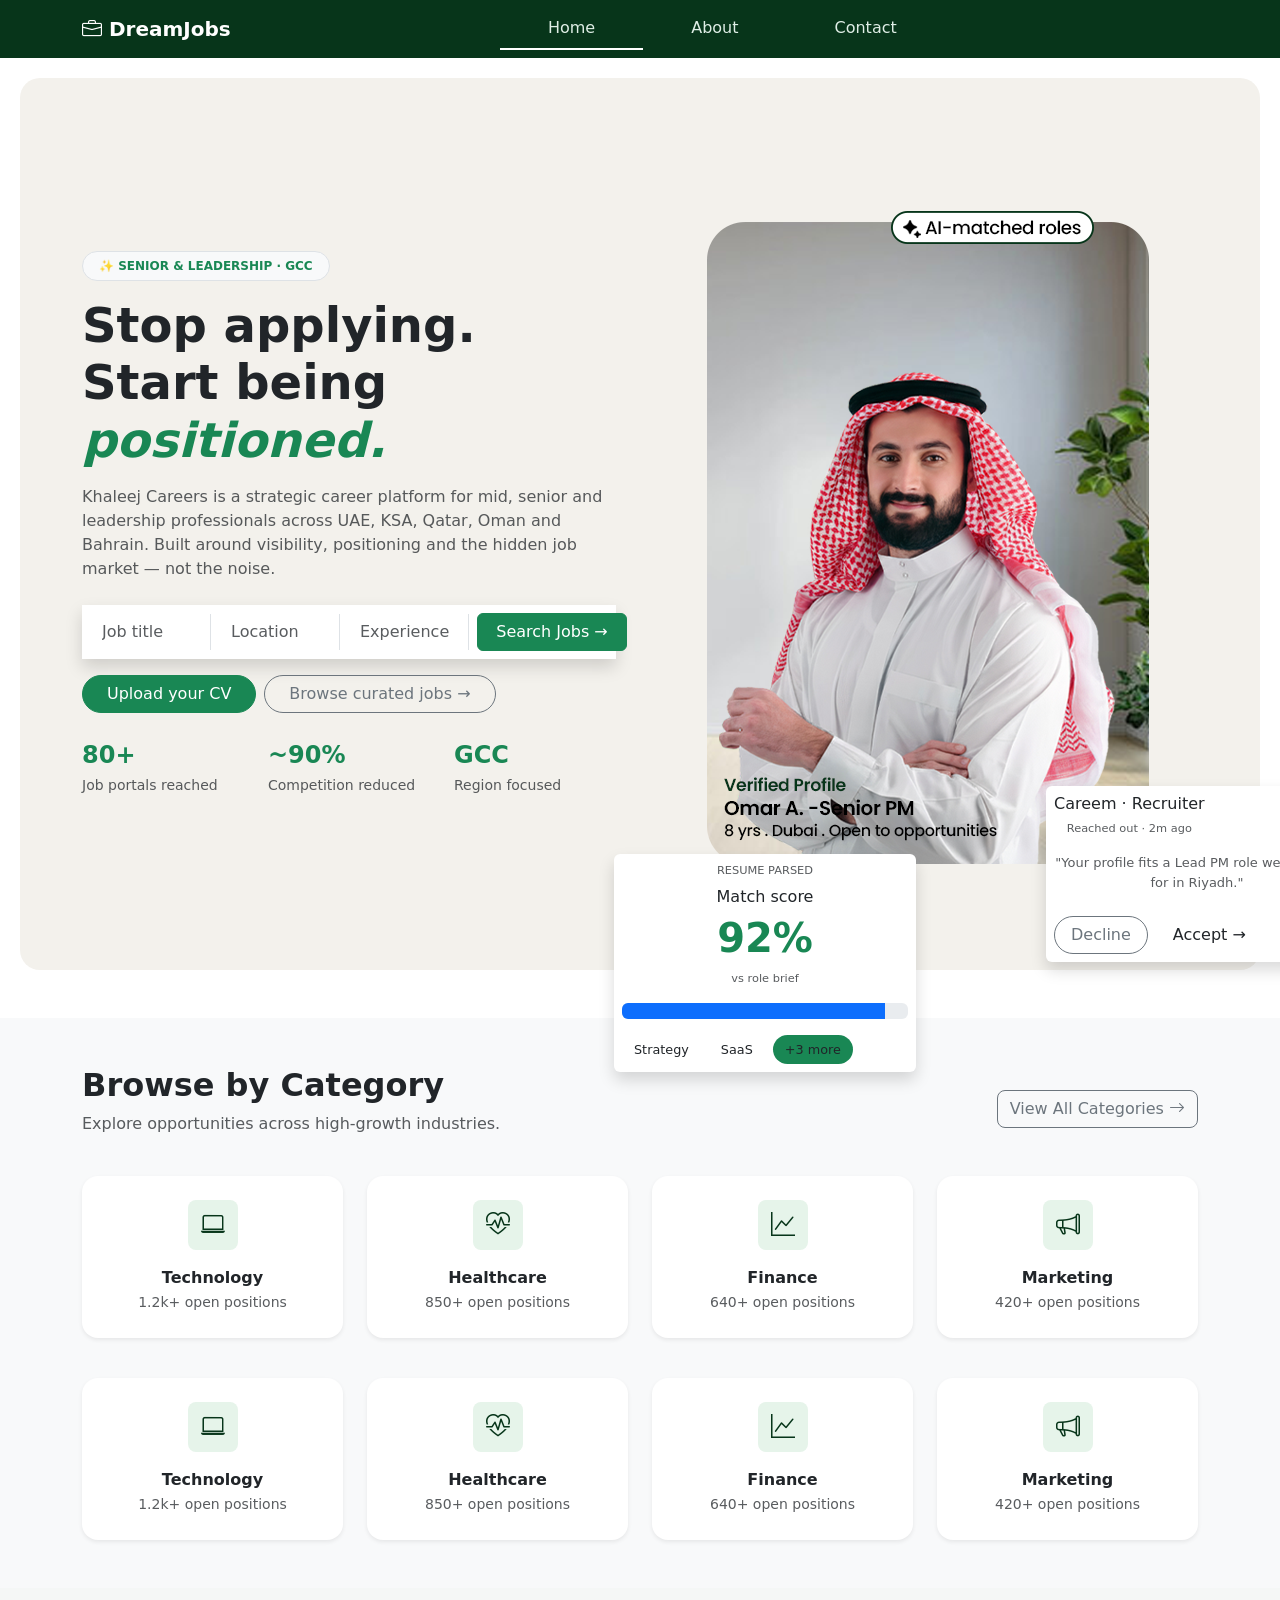
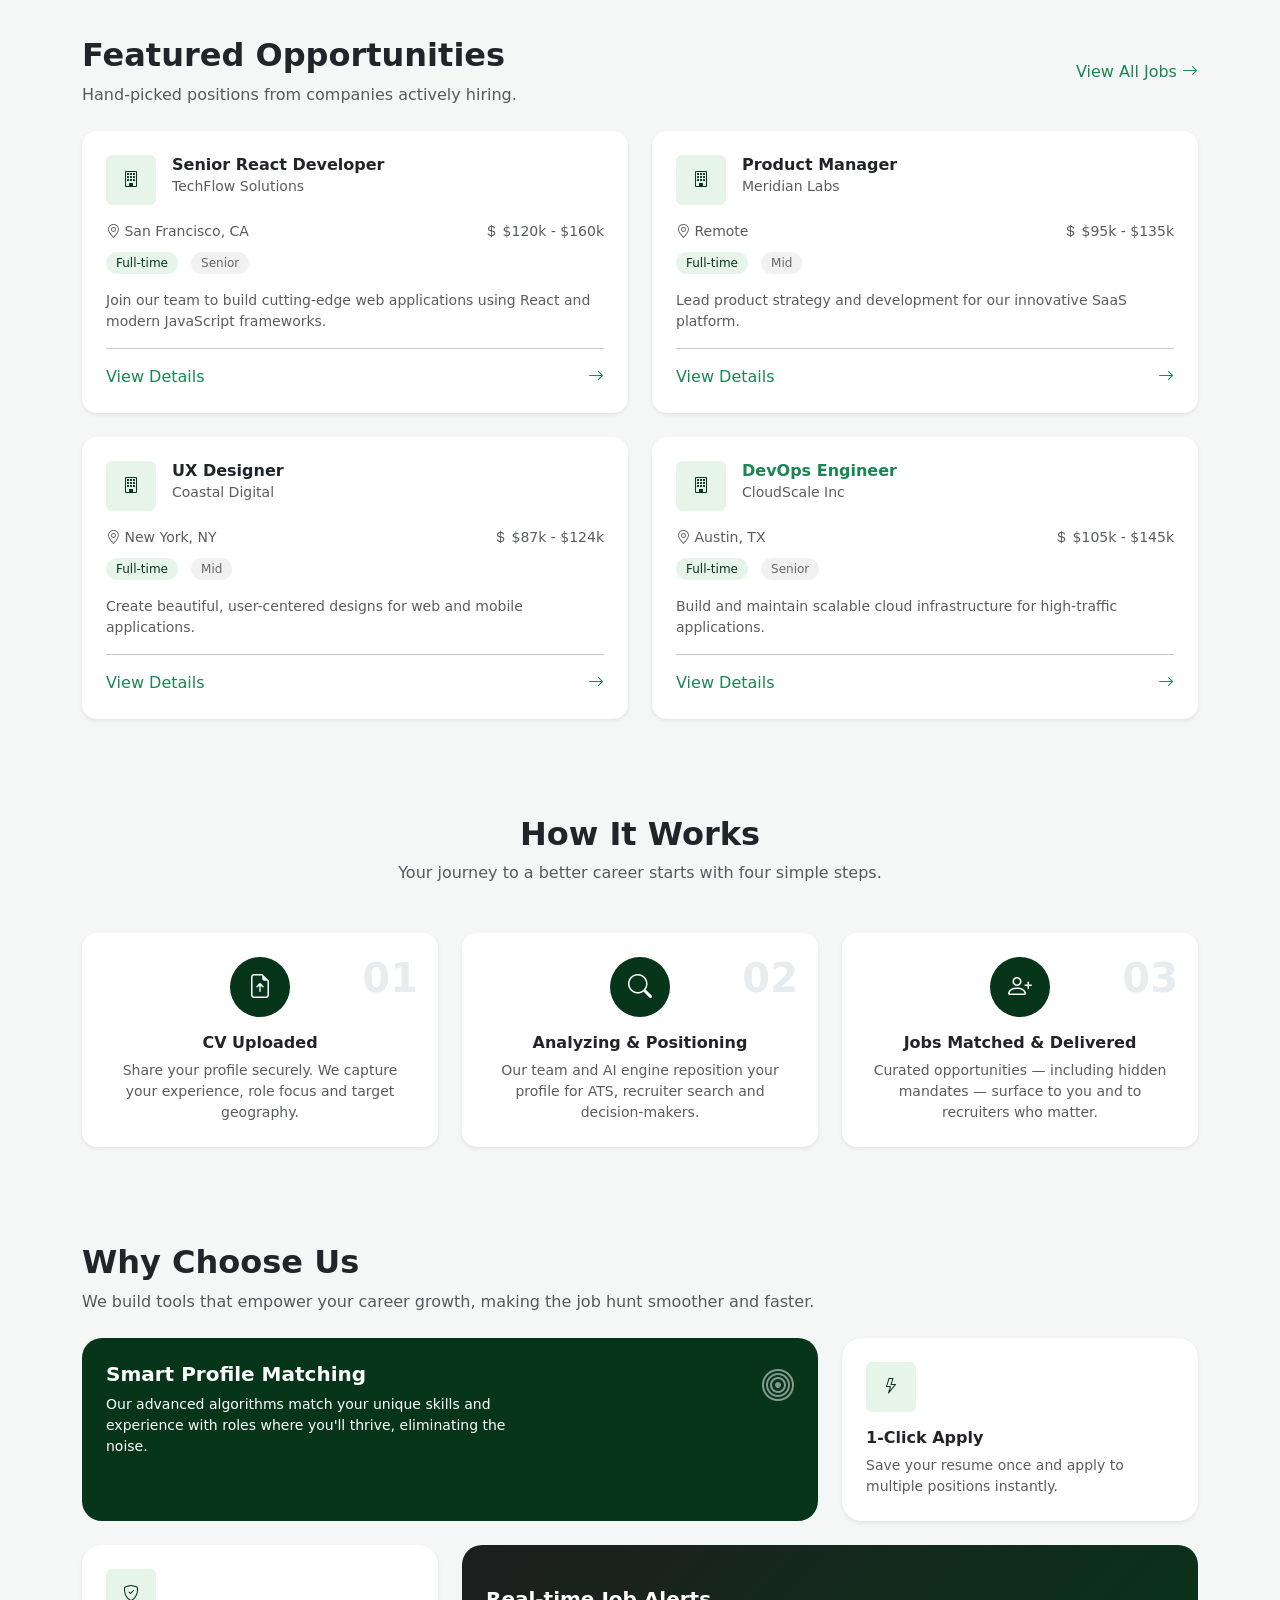
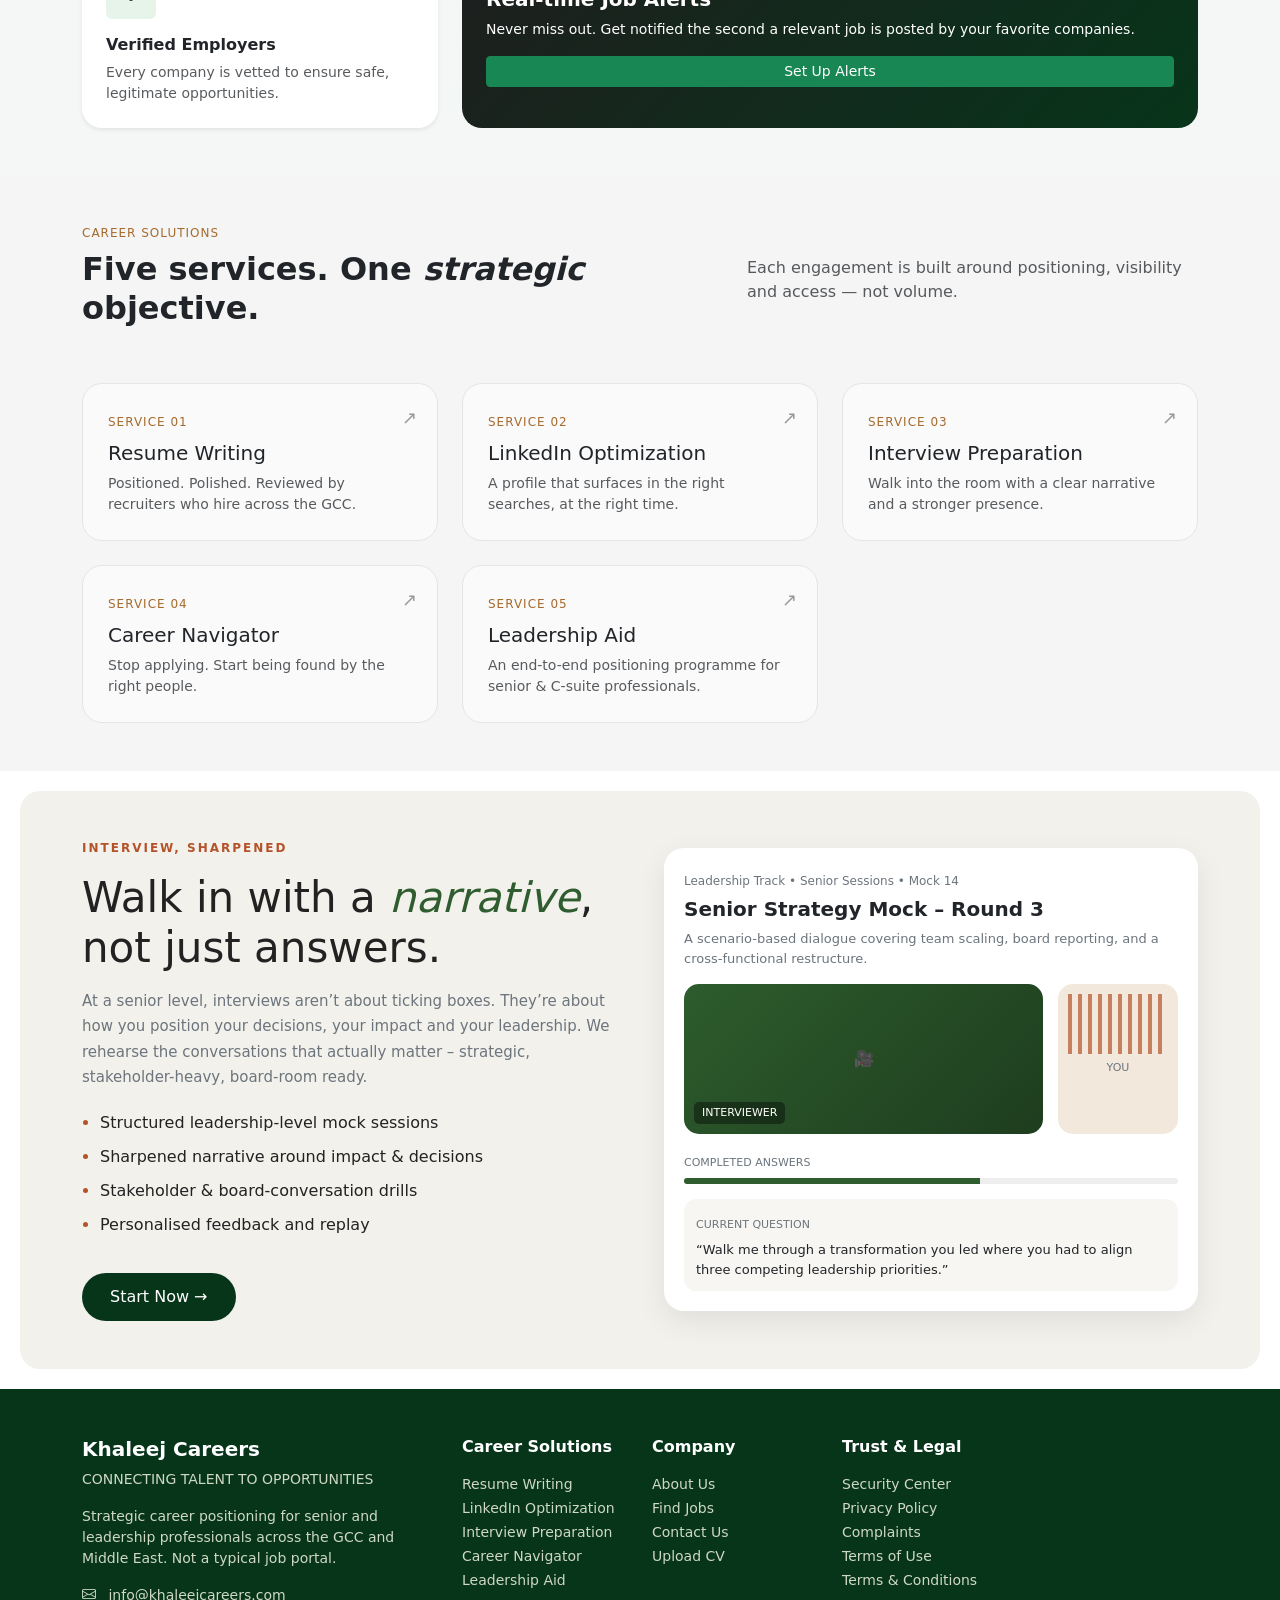
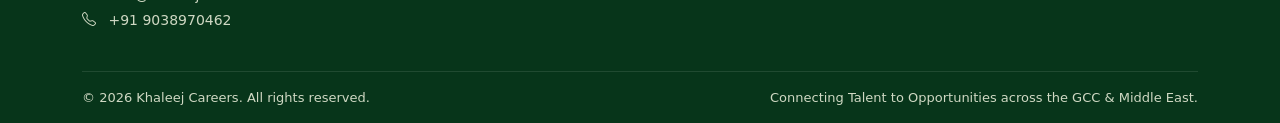
==== commit 882c7dd2: "Update index.html" ====
--- a/index.html
+++ b/index.html
@@ -29,10 +29,10 @@
 
       <div class="collapse navbar-collapse justify-content-center" id="nav">
         <ul class="navbar-nav">
-          <li class="nav-item"><a class="nav-link active" href="#">Home</a></li>
-          <li class="nav-item"><a class="nav-link" href="#">Browse Jobs</a></li>
-          <li class="nav-item"><a class="nav-link" href="#">About</a></li>
-          <li class="nav-item"><a class="nav-link" href="#">Contact</a></li>
+          <li class="nav-item"><a class="nav-link active px-5" href="#">Home</a></li>
+          <!-- <li class="nav-item"><a class="nav-link px-5" href="#">Browse Jobs</a></li> -->
+          <li class="nav-item"><a class="nav-link px-5" href="#">About</a></li>
+          <li class="nav-item"><a class="nav-link px-5" href="#">Contact</a></li>
         </ul>
       </div>
     </div>
--- a/index.css
+++ b/index.css
@@ -0,0 +1,497 @@
+
+    /* ===== GLOBAL ===== */
+    body {
+      font-family: system-ui, -apple-system, sans-serif;
+    }
+
+    /* ===== NAVBAR ===== */
+    .navbar-custom {
+      background: #07351a;
+    }
+
+    .navbar-custom .nav-link {
+      color: #dfeee6 !important;
+    }
+
+    .navbar-custom .nav-link.active {
+      border-bottom: 2px solid #fff;
+    }
+
+
+    /* ===== HERO ===== */
+    .hero-section {
+      background: linear-gradient(135deg, #f5f7f6, #e9ecef);
+    }
+
+    .hero-img-card {
+      border-radius: 25px;
+      overflow: hidden;
+      position: relative;
+    }
+
+    /* Search fix */
+    .search-box {
+      /* border-radius: 40px; */
+      flex-wrap: nowrap;
+      /* FORCE SINGLE LINE */
+    }
+
+    .search-box input {
+      min-width: 120px;
+    }
+
+    /* Floating cards */
+    .floating-card {
+      position: absolute;
+      border-radius: 15px;
+      padding: 12px;
+      font-size: 13px;
+    }
+
+    /* Card positions */
+    .card-1 {
+      z-index: 999990999;
+      bottom: -30%;
+      left: -50px;
+      /* background: #07351a; */
+      color: #fff;
+      width: 350px;
+      
+    }
+
+    .card-2 {
+      z-index: 999990999;
+      bottom: -100px;
+      right: -150px;
+       width: 350px;
+      /* background: #fff; */
+      /* box-shadow: 0 5px 20px rgba(0, 0, 0, 0.1); */
+    }
+
+    /* Bounce animation */
+    @keyframes floatY {
+
+      0%,
+      100% {
+        transform: translateY(0);
+      }
+
+      50% {
+        transform: translateY(-10px);
+      }
+    }
+
+    .hero-img-card img {
+      animation: floatY 4s ease-in-out infinite;
+    }
+
+    .card-1,
+    .card-2 {
+      animation: floatY 5s ease-in-out infinite;
+    }
+
+    .stat {
+      font-weight: 600;
+    }
+
+
+
+
+
+    /* ===== CATEGORY ===== */
+    .category-section {
+      background: #f8f9fa;
+    }
+
+    .category-card {
+      transition: .3s;
+    }
+
+    .category-card:hover {
+      transform: translateY(-5px);
+    }
+
+    .icon-box {
+      width: 60px;
+      height: 60px;
+      background: #e6f4ea;
+      color: #07351a;
+    }
+
+    /* ===== RESPONSIVE ===== */
+    @media (max-width:768px) {
+      .search-group {
+        border-right: none;
+        border-bottom: 1px solid #ddd;
+        padding-bottom: 10px;
+      }
+    }
+
+    /* Section */
+    .jobs-section {
+      background: #f5f7f6;
+    }
+
+    /* Card */
+    .job-card {
+      border-radius: 15px;
+      transition: .3s;
+    }
+
+    .job-card:hover {
+      transform: translateY(-5px);
+      box-shadow: 0 10px 25px rgba(0, 0, 0, 0.1);
+    }
+
+    /* Icon */
+    .job-icon {
+      width: 50px;
+      height: 50px;
+      background: #e6f4ea;
+      color: #07351a;
+    }
+
+    /* Tags */
+    .tag {
+      font-size: 12px;
+      padding: 4px 10px;
+      border-radius: 20px;
+      background: #e6f4ea;
+      color: #07351a;
+    }
+
+    .tag-outline {
+      background: #f1f1f1;
+      color: #666;
+    }
+
+    /* Minimal CSS */
+    .how-section {
+      background: #f5f7f6;
+    }
+
+    .step-card {
+      transition: .3s;
+      border-radius: 15px;
+    }
+
+    .step-card:hover {
+      transform: translateY(-5px);
+    }
+
+    .step-icon {
+      width: 60px;
+      height: 60px;
+      background: #07351a;
+      color: #fff;
+    }
+
+    .step-number {
+      position: absolute;
+      top: 15px;
+      right: 20px;
+      font-size: 40px;
+      color: #e9ecef;
+      font-weight: 700;
+    }
+
+
+    .why-section {
+      background: #f5f7f6;
+    }
+
+    .card-custom {
+      border-radius: 20px;
+      transition: .3s;
+    }
+
+    .card-custom:hover {
+      transform: translateY(-5px);
+    }
+
+    .bg-green {
+      background: #07351A;
+      color: #fff;
+    }
+
+    .bg-dark-gradient {
+      background: linear-gradient(135deg, #1e1e1e, #07351a);
+      color: #fff;
+    }
+
+    .icon-box {
+      width: 50px;
+      height: 50px;
+      background: #e6f4ea;
+      color: #07351a;
+    }
+
+
+        .services-section { background:#f5f5f5; }
+
+    .service-card {
+      border:1px solid #e5e5e5;
+      border-radius:20px;
+      padding:25px;
+      background:#fafafa;
+      transition:.3s;
+      height:100%;
+    }
+
+    .service-card:hover {
+      transform:translateY(-5px);
+      background:#fff;
+    }
+
+    .service-tag {
+      font-size:12px;
+      letter-spacing:1px;
+      color:#a56a2c;
+    }
+
+    .arrow {
+      position:absolute;
+      top:20px;
+      right:20px;
+      font-size:18px;
+      color:#999;
+    }
+
+
+        .footer-section {
+      background:#07351A;
+      color:#cfd8c3;
+    }
+    .footer-section a {
+      color:#cfd8c3;
+      text-decoration:none;
+      font-size:14px;
+    }
+    .footer-section a:hover {
+      color:#fff;
+    }
+    .footer-bottom {
+      border-top:1px solid rgba(255,255,255,0.1);
+      font-size:13px;
+    }
+
+
+      .card-green {
+    background: #07351A;
+    color: #fff;
+    border-radius: 20px;
+      /* rotate: 30deg; */
+  }
+  .badge-soft {
+    background: rgba(255,255,255,0.15);
+    border-radius: 50px;
+    padding: 5px 12px;
+    font-size: 0.8rem;
+  }
+  .progress {
+    height: 6px;
+    background: rgba(255,255,255,0.2);
+  }
+  .progress-bar {
+    background: #c8ff6b;
+  }
+  .card-light {
+    border-radius: 20px;
+    /* rotate: -30deg; */
+  }
+  .btn-accept {
+    background: #d46a3a;
+    color: #fff;
+    border-radius: 50px;
+  }
+  .btn-accept:hover {
+    background: #bb5c30;
+  }
+
+
+  .hero-section {
+  background: #f3f1ec;
+  border-radius: 20px;
+  margin: 20px;
+}
+
+/* LEFT CONTENT */
+.hero-section .eyebrow {
+  font-size: 12px;
+  letter-spacing: 2px;
+  color: #b4532a;
+  font-weight: 600;
+}
+
+.hero-section .hero-title {
+  font-size: 42px;
+  font-weight: 500;
+  line-height: 1.2;
+  color: #222;
+}
+
+.hero-section .hero-title span {
+  color: #2f5d2f;
+  font-style: italic;
+}
+
+.hero-section .hero-desc {
+  color: #6c757d;
+  font-size: 15px;
+  line-height: 1.7;
+  margin-top: 15px;
+}
+
+.hero-section .feature-list {
+  margin-top: 20px;
+  padding-left: 18px;
+}
+
+.hero-section .feature-list li {
+  margin-bottom: 10px;
+  color: #222;
+}
+
+.hero-section .feature-list li::marker {
+  color: #b4532a;
+}
+
+.hero-section .custom-btn {
+  margin-top: 20px;
+  background: #07351A;
+  border: none;
+  border-radius: 30px;
+  padding: 12px 28px;
+  color: #fff;
+}
+
+.hero-section .custom-btn:hover {
+  background: #07351A;
+}
+
+/* RIGHT CARD */
+.mock-card {
+  background: #fff;
+  border-radius: 20px;
+  padding: 20px;
+  box-shadow: 0 10px 30px rgba(0,0,0,0.08);
+}
+
+.mock-card .card-header-text small {
+  color: #6c757d;
+  font-size: 12px;
+}
+
+.mock-card .card-header-text h5 {
+  margin-top: 5px;
+  font-weight: 600;
+}
+
+.mock-card .card-header-text p {
+  font-size: 13px;
+  color: #6c757d;
+}
+
+.mock-card .video-row {
+  display: flex;
+  gap: 15px;
+  margin-top: 15px;
+}
+
+.mock-card .video-box {
+  flex: 1;
+  background: linear-gradient(135deg, #2d5c2d, #1e3d1e);
+  border-radius: 15px;
+  height: 150px;
+  display: flex;
+  align-items: center;
+  justify-content: center;
+  color: #fff;
+  position: relative;
+}
+
+.mock-card .video-box .tag {
+  position: absolute;
+  bottom: 10px;
+  left: 10px;
+  background: rgba(0,0,0,0.4);
+  padding: 3px 8px;
+  border-radius: 5px;
+  font-size: 11px;
+}
+
+.mock-card .chart-box {
+  width: 120px;
+  background: #f2e8dc;
+  border-radius: 15px;
+  padding: 10px;
+  text-align: center;
+}
+
+.mock-card .chart-box .bars {
+  height: 60px;
+  background: repeating-linear-gradient(
+    to right,
+    #b4532a,
+    #b4532a 4px,
+    transparent 4px,
+    transparent 10px
+  );
+  opacity: 0.7;
+}
+
+.mock-card .chart-box span {
+  font-size: 11px;
+  color: #6c757d;
+}
+
+.mock-card .progress-wrapper {
+  margin-top: 15px;
+}
+
+.mock-card .progress-wrapper small {
+  font-size: 11px;
+  color: #6c757d;
+}
+
+.mock-card .progress {
+  height: 6px;
+  margin-top: 5px;
+  background: #eee;
+}
+
+.mock-card .progress-bar {
+  background: #2f5d2f;
+}
+
+.mock-card .question-box {
+  margin-top: 15px;
+  background: #f8f6f2;
+  border-radius: 12px;
+  padding: 12px;
+}
+
+.mock-card .question-box small {
+  font-size: 11px;
+  color: #6c757d;
+}
+
+.mock-card .question-box p {
+  font-size: 13px;
+  margin: 5px 0 0;
+}
+
+/* RESPONSIVE */
+@media (max-width: 991px) {
+  .hero-section .hero-title {
+    font-size: 32px;
+  }
+
+  .mock-card .video-row {
+    flex-direction: column;
+  }
+
+  .mock-card .chart-box {
+    width: 100%;
+  }
+}
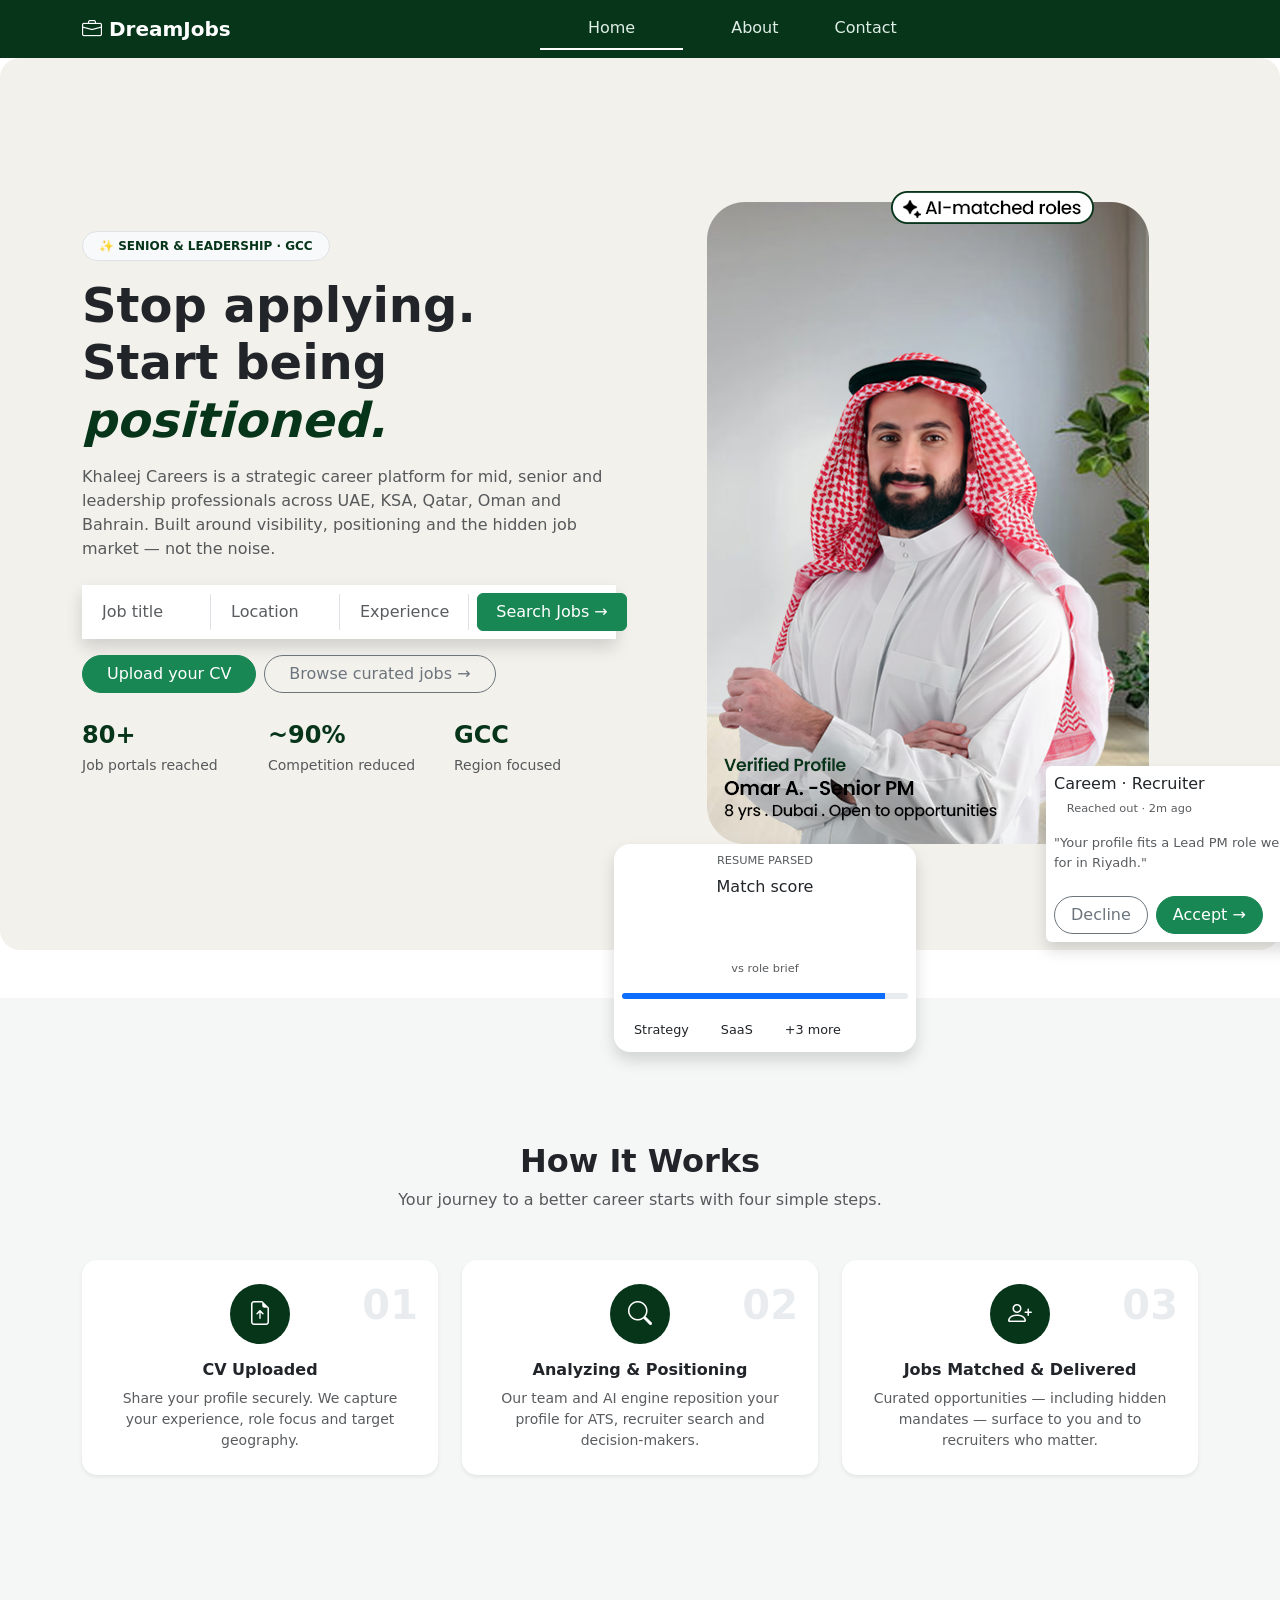
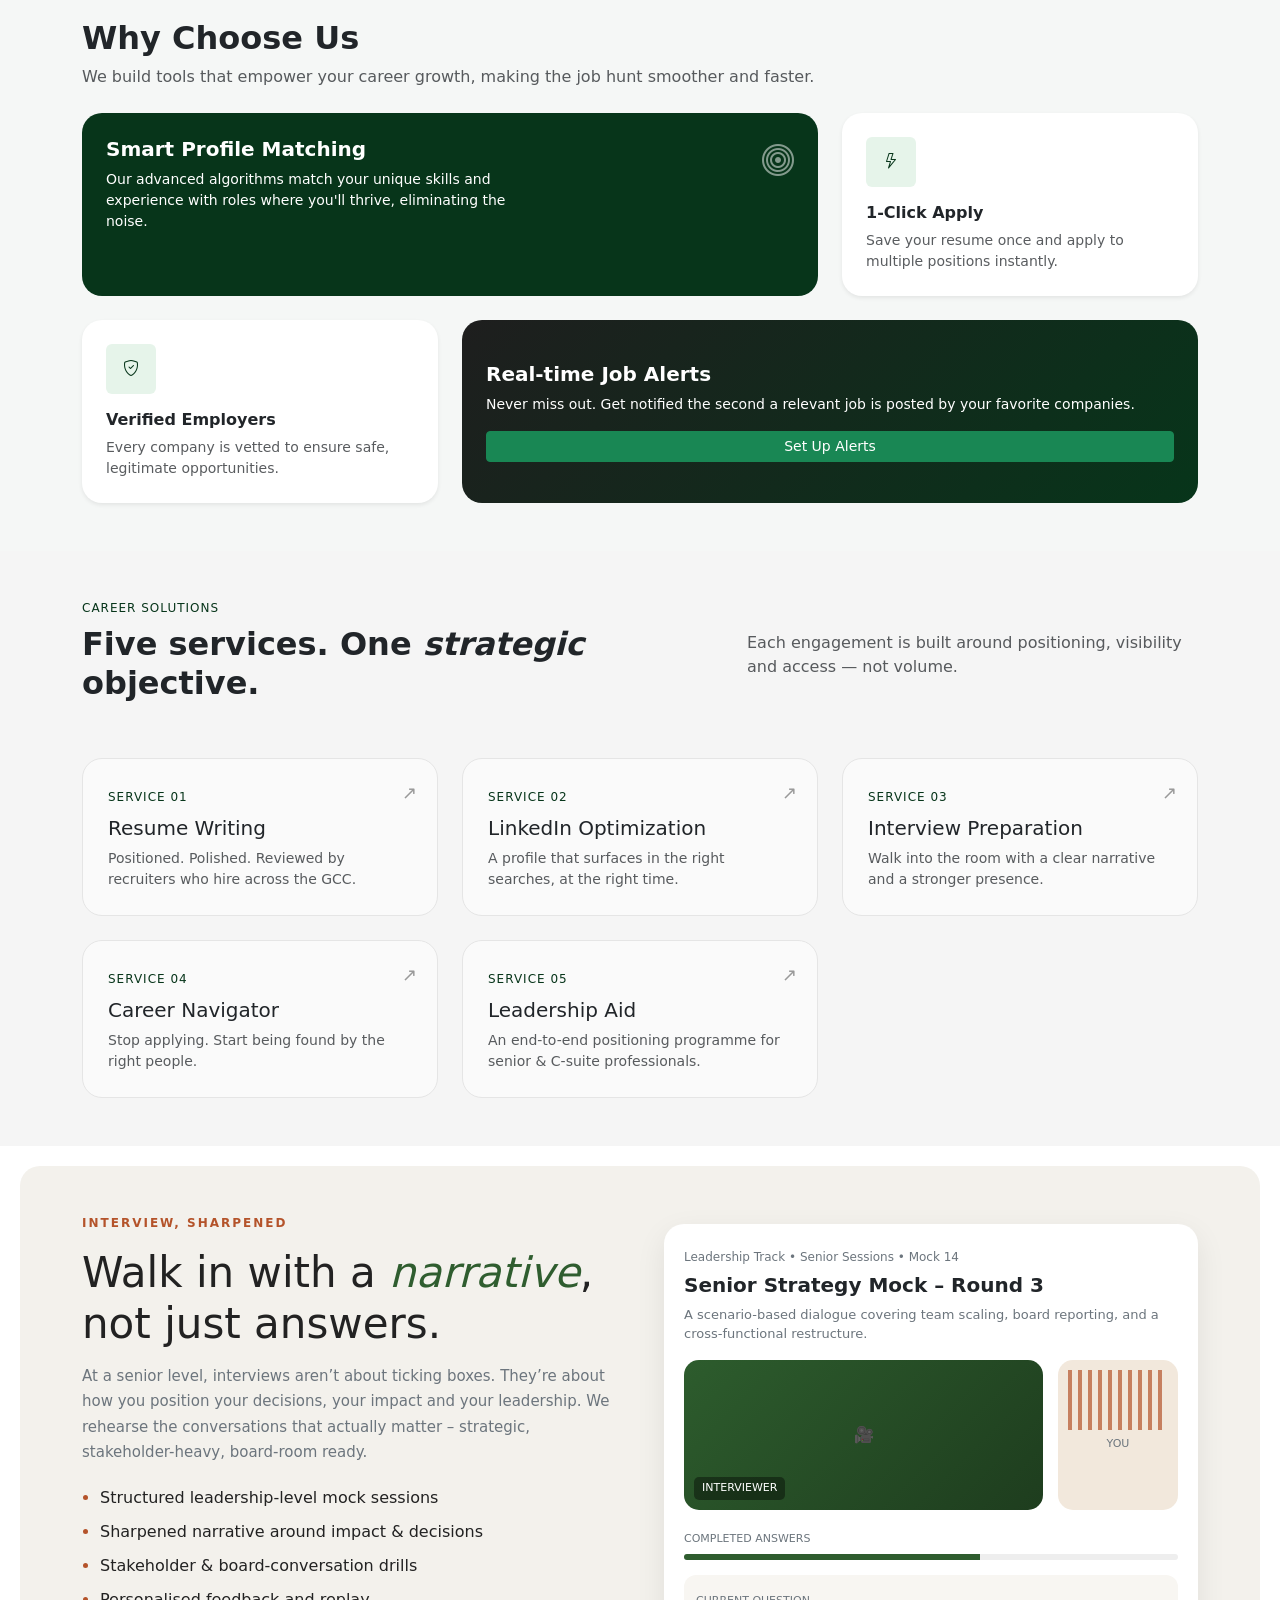
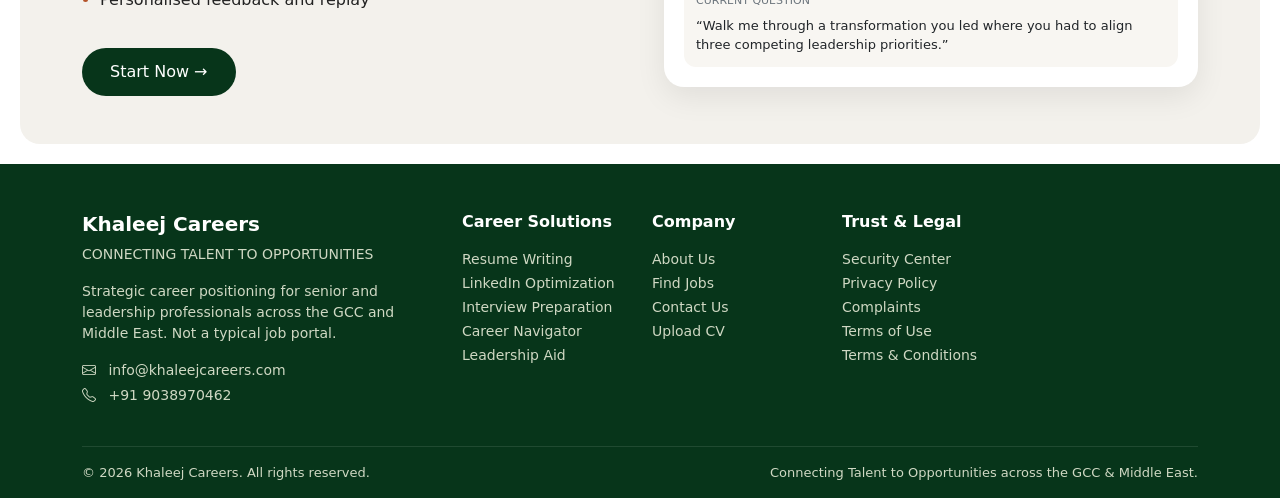
==== commit 7dfccd8b: "Update index.html" ====
--- a/index.html
+++ b/index.html
@@ -11,7 +11,15 @@
   <link href="https://cdn.jsdelivr.net/npm/bootstrap@5.3.3/dist/css/bootstrap.min.css" rel="stylesheet">
   <link href="https://cdn.jsdelivr.net/npm/bootstrap-icons@1.11.3/font/bootstrap-icons.css" rel="stylesheet">
 
-
+<style>
+  .text-success{
+      color: #07351a !important;
+    }
+
+  .bg-success{
+    background-color: #07351a !important;
+  }  
+</style>
 </head>
 
 <body>
@@ -32,7 +40,7 @@
           <li class="nav-item"><a class="nav-link active px-5" href="#">Home</a></li>
           <!-- <li class="nav-item"><a class="nav-link px-5" href="#">Browse Jobs</a></li> -->
           <li class="nav-item"><a class="nav-link px-5" href="#">About</a></li>
-          <li class="nav-item"><a class="nav-link px-5" href="#">Contact</a></li>
+          <li class="nav-item"><a class="nav-link px-2" href="#">Contact</a></li>
         </ul>
       </div>
     </div>
@@ -41,7 +49,7 @@
 
 
   <!-- ===== HERO SECTION ===== -->
-  <section class="hero-section py-5">
+  <section class="hero-section py-5 m-0">
     <div class="container py-5">
       <div class="row align-items-center g-5">
 
@@ -129,21 +137,21 @@
 
                   <!-- Card 1 -->
                   <div class="col-12">
-                    <div class="card card-green p-2 shadow border-0">
+                    <div class="card card-green p-2 shadow border-0 rounded-4">
                       <small class="text-uppercase opacity-75">Resume Parsed</small>
                       <h6 class="mt-2">Match score</h6>
 
-                      <h1 class="fw-bold text-success">92%</h1>
+                      <h1 class="fw-bold text-white">92%</h1>
                       <small class="opacity-75">vs role brief</small>
 
-                      <div class="progress my-3">
+                      <div class="progress my-3" style="height: 6px;">
                         <div class="progress-bar" style="width: 92%"></div>
                       </div>
 
                       <div class="d-flex flex-wrap gap-2">
                         <span class="badge-soft">Strategy</span>
                         <span class="badge-soft">SaaS</span>
-                        <span class="badge-soft bg-success text-dark">+3 more</span>
+                        <span class="badge-soft bg-white text-dark">+3 more</span>
                       </div>
                     </div>
                   </div>
@@ -167,16 +175,16 @@
                           <h6 class="mb-1">Careem · Recruiter</h6>
                           <small class="text-muted">Reached out · 2m ago</small>
                         </div>
-                        <span class="badge bg-success text-dark">NEW</span>
+                        <span class="badge bg-success text-white">NEW</span>
                       </div>
 
-                      <p class="mt-3 mb-4 text-muted">
+                      <p class="mt-3 mb-4 text-muted" style="text-align: left;">
                         "Your profile fits a Lead PM role we're hiring for in Riyadh."
                       </p>
 
                       <div class="d-flex gap-2">
                         <button class="btn btn-outline-secondary rounded-pill px-3">Decline</button>
-                        <button class="btn btn-accept px-3">Accept →</button>
+                        <button class="btn btn-accept px-3 btn-success rounded-pill">Accept →</button>
                       </div>
                     </div>
                   </div>
@@ -193,7 +201,7 @@
 
 
   <!-- ===== CATEGORY SECTION ===== -->
-  <section class="category-section py-5 mt-5">
+  <section class="category-section py-5 mt-5" style="display: none;">
     <div class="container">
 
       <!-- HEADER -->
@@ -306,7 +314,7 @@
     </div>
   </section>
 
-  <section class="jobs-section py-5">
+  <section class="jobs-section py-5" style="display: none;">
     <div class="container">
 
       <!-- Header -->
@@ -479,8 +487,8 @@
     </div>
   </section>
 
-  <section class="how-section py-5 text-center">
-    <div class="container">
+  <section class="how-section py-5 text-center mt-5">
+    <div class="container py-5 mt-5">
 
       <!-- Header -->
       <h2 class="fw-bold mb-2">How It Works</h2>
@@ -629,7 +637,7 @@
       <!-- Header -->
       <div class="row align-items-center mb-5">
         <div class="col-lg-7">
-          <small class="service-tag d-block mb-2">CAREER SOLUTIONS</small>
+          <small class="service-tag text-success d-block mb-2">CAREER SOLUTIONS</small>
           <h2 class="fw-bold">
             Five services. One <em>strategic</em> objective.
           </h2>
@@ -646,7 +654,7 @@
         <div class="col-md-6 col-lg-4">
           <div class="service-card position-relative">
             <div class="arrow">↗</div>
-            <small class="service-tag">SERVICE 01</small>
+            <small class="service-tag text-success">SERVICE 01</small>
             <h5 class="mt-2">Resume Writing</h5>
             <p class="text-muted small mb-0">
               Positioned. Polished. Reviewed by recruiters who hire across the GCC.
@@ -658,7 +666,7 @@
         <div class="col-md-6 col-lg-4">
           <div class="service-card position-relative">
             <div class="arrow">↗</div>
-            <small class="service-tag">SERVICE 02</small>
+            <small class="service-tag text-success">SERVICE 02</small>
             <h5 class="mt-2">LinkedIn Optimization</h5>
             <p class="text-muted small mb-0">
               A profile that surfaces in the right searches, at the right time.
@@ -670,7 +678,7 @@
         <div class="col-md-6 col-lg-4">
           <div class="service-card position-relative">
             <div class="arrow">↗</div>
-            <small class="service-tag">SERVICE 03</small>
+            <small class="service-tag text-success">SERVICE 03</small>
             <h5 class="mt-2">Interview Preparation</h5>
             <p class="text-muted small mb-0">
               Walk into the room with a clear narrative and a stronger presence.
@@ -682,7 +690,7 @@
         <div class="col-md-6 col-lg-4">
           <div class="service-card position-relative">
             <div class="arrow">↗</div>
-            <small class="service-tag">SERVICE 04</small>
+            <small class="service-tag text-success">SERVICE 04</small>
             <h5 class="mt-2">Career Navigator</h5>
             <p class="text-muted small mb-0">
               Stop applying. Start being found by the right people.
@@ -694,7 +702,7 @@
         <div class="col-md-6 col-lg-4">
           <div class="service-card position-relative">
             <div class="arrow">↗</div>
-            <small class="service-tag">SERVICE 05</small>
+            <small class="service-tag text-success">SERVICE 05</small>
             <h5 class="mt-2">Leadership Aid</h5>
             <p class="text-muted small mb-0">
               An end-to-end positioning programme for senior & C-suite professionals.
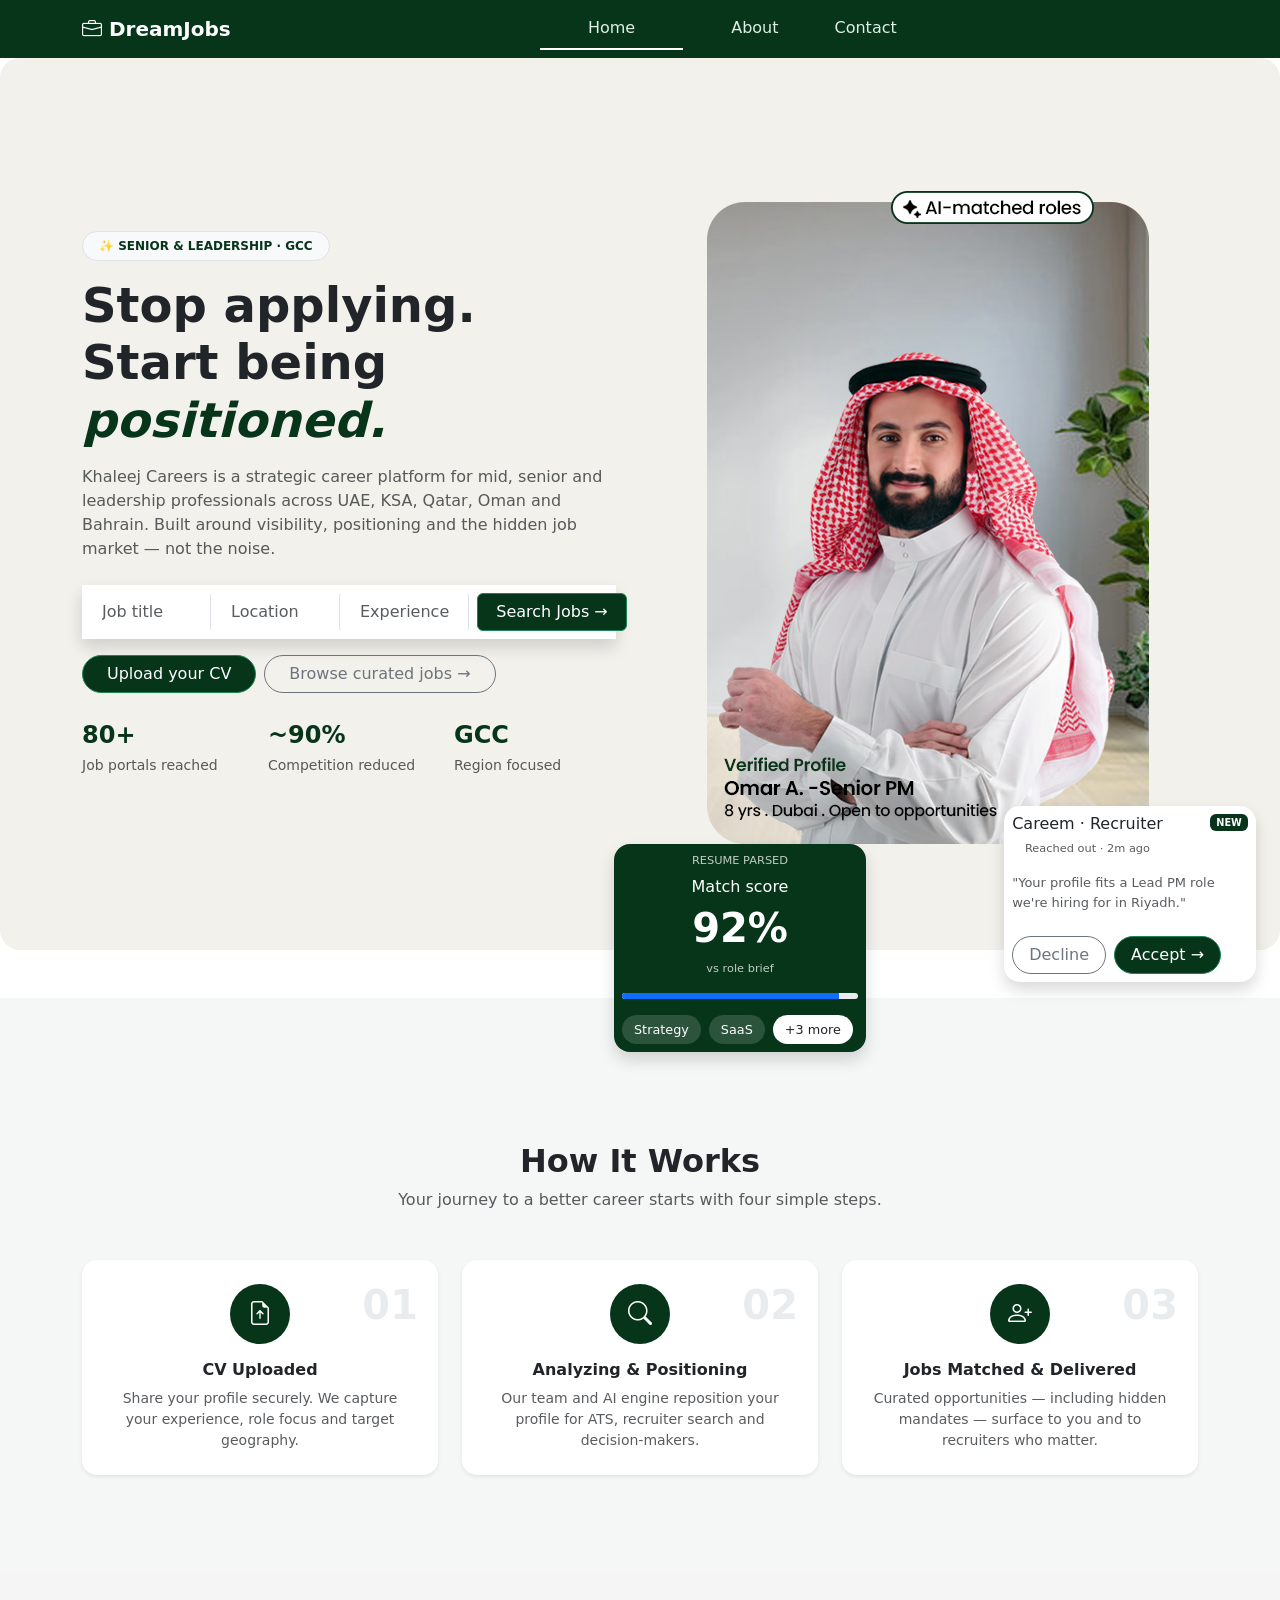
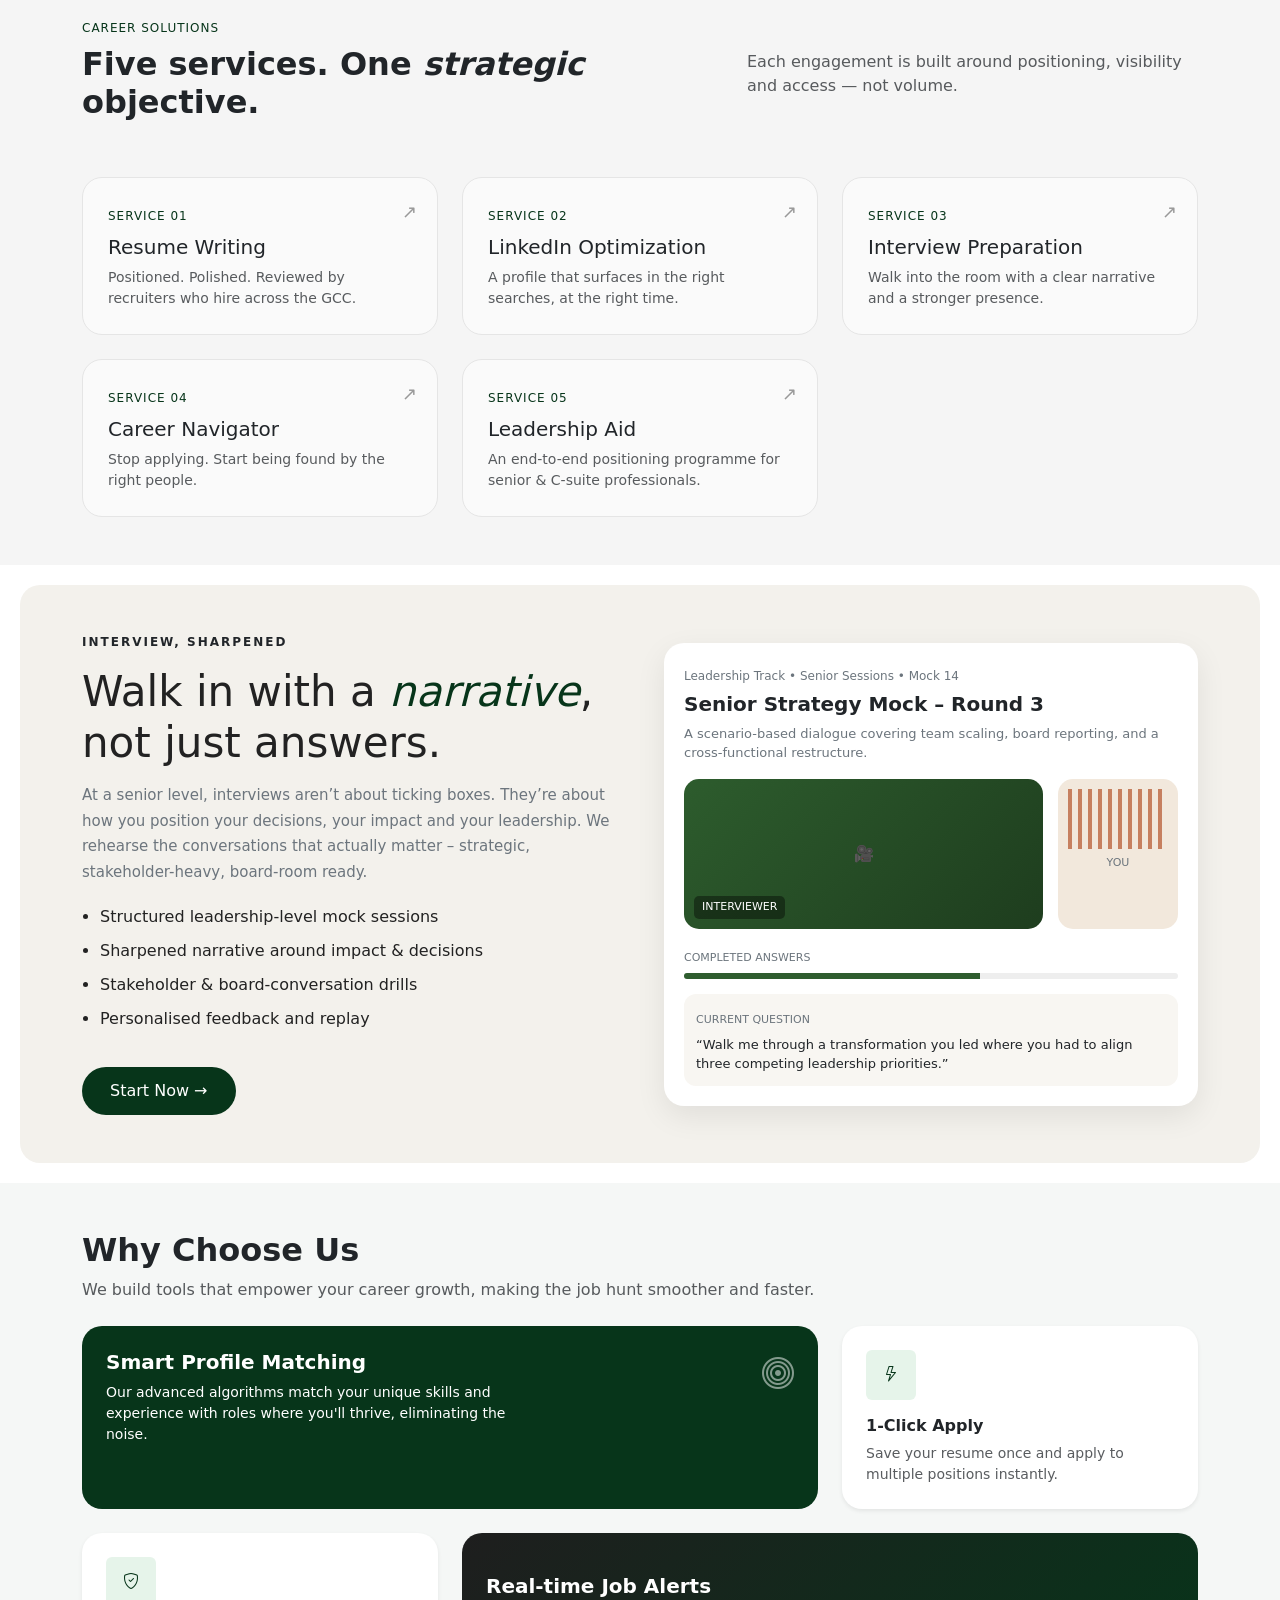
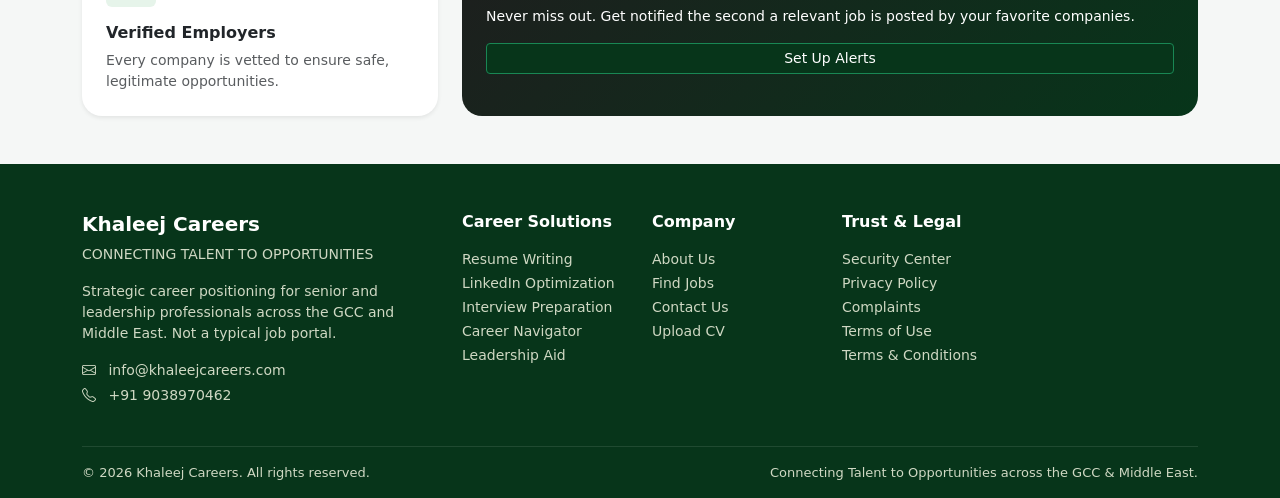
==== commit 55145fd9: "Update index.html" ====
--- a/index.html
+++ b/index.html
@@ -14,7 +14,7 @@
 <style>
   .text-success{
       color: #07351a !important;
-    }
+    }   
 
   .bg-success{
     background-color: #07351a !important;
@@ -169,7 +169,7 @@
                   <div class="container">
                 <div class="row g-4 justify-content-center"></div>
                   <div class="col-12">
-                    <div class="card card-light p-2 shadow border-0 bg-white">
+                    <div class="card card-light p-2 shadow border-0 bg-white rounded-4">
                       <div class="d-flex justify-content-between align-items-start">
                         <div>
                           <h6 class="mb-1">Careem · Recruiter</h6>
@@ -562,7 +562,170 @@
     </div>
   </section>
 
-  <section class="why-section py-5">
+
+
+
+  <!-- ===== SERVICES ===== -->
+  <section class="services-section py-5">
+    <div class="container">
+
+      <!-- Header -->
+      <div class="row align-items-center mb-5">
+        <div class="col-lg-7">
+          <small class="service-tag text-success d-block mb-2">CAREER SOLUTIONS</small>
+          <h2 class="fw-bold">
+            Five services. One <em>strategic</em> objective.
+          </h2>
+        </div>
+        <div class="col-lg-5 text-muted">
+          Each engagement is built around positioning, visibility and access — not volume.
+        </div>
+      </div>
+
+      <!-- Cards -->
+      <div class="row g-4">
+
+        <!-- Card 1 -->
+        <div class="col-md-6 col-lg-4">
+          <div class="service-card position-relative">
+            <div class="arrow">↗</div>
+            <small class="service-tag text-success">SERVICE 01</small>
+            <h5 class="mt-2">Resume Writing</h5>
+            <p class="text-muted small mb-0">
+              Positioned. Polished. Reviewed by recruiters who hire across the GCC.
+            </p>
+          </div>
+        </div>
+
+        <!-- Card 2 -->
+        <div class="col-md-6 col-lg-4">
+          <div class="service-card position-relative">
+            <div class="arrow">↗</div>
+            <small class="service-tag text-success">SERVICE 02</small>
+            <h5 class="mt-2">LinkedIn Optimization</h5>
+            <p class="text-muted small mb-0">
+              A profile that surfaces in the right searches, at the right time.
+            </p>
+          </div>
+        </div>
+
+        <!-- Card 3 -->
+        <div class="col-md-6 col-lg-4">
+          <div class="service-card position-relative">
+            <div class="arrow">↗</div>
+            <small class="service-tag text-success">SERVICE 03</small>
+            <h5 class="mt-2">Interview Preparation</h5>
+            <p class="text-muted small mb-0">
+              Walk into the room with a clear narrative and a stronger presence.
+            </p>
+          </div>
+        </div>
+
+        <!-- Card 4 -->
+        <div class="col-md-6 col-lg-4">
+          <div class="service-card position-relative">
+            <div class="arrow">↗</div>
+            <small class="service-tag text-success">SERVICE 04</small>
+            <h5 class="mt-2">Career Navigator</h5>
+            <p class="text-muted small mb-0">
+              Stop applying. Start being found by the right people.
+            </p>
+          </div>
+        </div>
+
+        <!-- Card 5 -->
+        <div class="col-md-6 col-lg-4">
+          <div class="service-card position-relative">
+            <div class="arrow">↗</div>
+            <small class="service-tag text-success">SERVICE 05</small>
+            <h5 class="mt-2">Leadership Aid</h5>
+            <p class="text-muted small mb-0">
+              An end-to-end positioning programme for senior & C-suite professionals.
+            </p>
+          </div>
+        </div>
+
+      </div>
+
+    </div>
+  </section>
+
+
+    <section class="hero-section py-5">
+    <div class="container">
+      <div class="row align-items-center g-5">
+
+        <!-- LEFT CONTENT -->
+        <div class="col-lg-6">
+          <p class="eyebrow">INTERVIEW, SHARPENED</p>
+
+          <h1 class="hero-title">
+            Walk in with a <span>narrative</span>, not just answers.
+          </h1>
+
+          <p class="hero-desc">
+            At a senior level, interviews aren’t about ticking boxes. They’re about how you
+            position your decisions, your impact and your leadership. We rehearse the conversations
+            that actually matter – strategic, stakeholder-heavy, board-room ready.
+          </p>
+
+          <ul class="feature-list">
+            <li>Structured leadership-level mock sessions</li>
+            <li>Sharpened narrative around impact & decisions</li>
+            <li>Stakeholder & board-conversation drills</li>
+            <li>Personalised feedback and replay</li>
+          </ul>
+
+          <button class="btn btn-primary custom-btn">
+            Start Now →
+          </button>
+        </div>
+
+        <!-- RIGHT CARD -->
+        <div class="col-lg-6">
+          <div class="mock-card">
+
+            <div class="card-header-text">
+              <small>Leadership Track • Senior Sessions • Mock 14</small>
+              <h5>Senior Strategy Mock – Round 3</h5>
+              <p>A scenario-based dialogue covering team scaling, board reporting, and a cross-functional restructure.</p>
+            </div>
+
+            <div class="video-row">
+              <div class="video-box bg-dark">
+                <span>🎥</span>
+                <div class="tag text-white">INTERVIEWER</div>
+              </div>
+
+              <div class="chart-box">
+                <div class="bars"></div>
+                <span>YOU</span>
+              </div>
+            </div>
+
+            <div class="progress-wrapper">
+              <small>COMPLETED ANSWERS</small>
+              <div class="progress">
+                <div class="progress-bar" style="width: 60%"></div>
+              </div>
+            </div>
+
+            <div class="question-box">
+              <small>CURRENT QUESTION</small>
+              <p>
+                “Walk me through a transformation you led where you had to align
+                three competing leadership priorities.”
+              </p>
+            </div>
+
+          </div>
+        </div>
+
+      </div>
+    </div>
+  </section>
+
+ <section class="why-section py-5">
     <div class="container">
 
       <!-- Header -->
@@ -630,166 +793,7 @@
   </section>
 
 
-  <!-- ===== SERVICES ===== -->
-  <section class="services-section py-5">
-    <div class="container">
-
-      <!-- Header -->
-      <div class="row align-items-center mb-5">
-        <div class="col-lg-7">
-          <small class="service-tag text-success d-block mb-2">CAREER SOLUTIONS</small>
-          <h2 class="fw-bold">
-            Five services. One <em>strategic</em> objective.
-          </h2>
-        </div>
-        <div class="col-lg-5 text-muted">
-          Each engagement is built around positioning, visibility and access — not volume.
-        </div>
-      </div>
-
-      <!-- Cards -->
-      <div class="row g-4">
-
-        <!-- Card 1 -->
-        <div class="col-md-6 col-lg-4">
-          <div class="service-card position-relative">
-            <div class="arrow">↗</div>
-            <small class="service-tag text-success">SERVICE 01</small>
-            <h5 class="mt-2">Resume Writing</h5>
-            <p class="text-muted small mb-0">
-              Positioned. Polished. Reviewed by recruiters who hire across the GCC.
-            </p>
-          </div>
-        </div>
-
-        <!-- Card 2 -->
-        <div class="col-md-6 col-lg-4">
-          <div class="service-card position-relative">
-            <div class="arrow">↗</div>
-            <small class="service-tag text-success">SERVICE 02</small>
-            <h5 class="mt-2">LinkedIn Optimization</h5>
-            <p class="text-muted small mb-0">
-              A profile that surfaces in the right searches, at the right time.
-            </p>
-          </div>
-        </div>
-
-        <!-- Card 3 -->
-        <div class="col-md-6 col-lg-4">
-          <div class="service-card position-relative">
-            <div class="arrow">↗</div>
-            <small class="service-tag text-success">SERVICE 03</small>
-            <h5 class="mt-2">Interview Preparation</h5>
-            <p class="text-muted small mb-0">
-              Walk into the room with a clear narrative and a stronger presence.
-            </p>
-          </div>
-        </div>
-
-        <!-- Card 4 -->
-        <div class="col-md-6 col-lg-4">
-          <div class="service-card position-relative">
-            <div class="arrow">↗</div>
-            <small class="service-tag text-success">SERVICE 04</small>
-            <h5 class="mt-2">Career Navigator</h5>
-            <p class="text-muted small mb-0">
-              Stop applying. Start being found by the right people.
-            </p>
-          </div>
-        </div>
-
-        <!-- Card 5 -->
-        <div class="col-md-6 col-lg-4">
-          <div class="service-card position-relative">
-            <div class="arrow">↗</div>
-            <small class="service-tag text-success">SERVICE 05</small>
-            <h5 class="mt-2">Leadership Aid</h5>
-            <p class="text-muted small mb-0">
-              An end-to-end positioning programme for senior & C-suite professionals.
-            </p>
-          </div>
-        </div>
-
-      </div>
-
-    </div>
-  </section>
-
-
-    <section class="hero-section py-5">
-    <div class="container">
-      <div class="row align-items-center g-5">
-
-        <!-- LEFT CONTENT -->
-        <div class="col-lg-6">
-          <p class="eyebrow">INTERVIEW, SHARPENED</p>
-
-          <h1 class="hero-title">
-            Walk in with a <span>narrative</span>, not just answers.
-          </h1>
-
-          <p class="hero-desc">
-            At a senior level, interviews aren’t about ticking boxes. They’re about how you
-            position your decisions, your impact and your leadership. We rehearse the conversations
-            that actually matter – strategic, stakeholder-heavy, board-room ready.
-          </p>
-
-          <ul class="feature-list">
-            <li>Structured leadership-level mock sessions</li>
-            <li>Sharpened narrative around impact & decisions</li>
-            <li>Stakeholder & board-conversation drills</li>
-            <li>Personalised feedback and replay</li>
-          </ul>
-
-          <button class="btn btn-primary custom-btn">
-            Start Now →
-          </button>
-        </div>
-
-        <!-- RIGHT CARD -->
-        <div class="col-lg-6">
-          <div class="mock-card">
-
-            <div class="card-header-text">
-              <small>Leadership Track • Senior Sessions • Mock 14</small>
-              <h5>Senior Strategy Mock – Round 3</h5>
-              <p>A scenario-based dialogue covering team scaling, board reporting, and a cross-functional restructure.</p>
-            </div>
-
-            <div class="video-row">
-              <div class="video-box bg-dark">
-                <span>🎥</span>
-                <div class="tag text-white">INTERVIEWER</div>
-              </div>
-
-              <div class="chart-box">
-                <div class="bars"></div>
-                <span>YOU</span>
-              </div>
-            </div>
-
-            <div class="progress-wrapper">
-              <small>COMPLETED ANSWERS</small>
-              <div class="progress">
-                <div class="progress-bar" style="width: 60%"></div>
-              </div>
-            </div>
-
-            <div class="question-box">
-              <small>CURRENT QUESTION</small>
-              <p>
-                “Walk me through a transformation you led where you had to align
-                three competing leadership priorities.”
-              </p>
-            </div>
-
-          </div>
-        </div>
-
-      </div>
-    </div>
-  </section>
-
+  
 
   <!-- ===== FOOTER ===== -->
   <footer class="footer-section pt-5 pb-3">
--- a/index.css
+++ b/index.css
@@ -8,6 +8,7 @@
     .navbar-custom {
       background: #07351a;
     }
+    
 
     .navbar-custom .nav-link {
       color: #dfeee6 !important;
@@ -17,7 +18,9 @@
       border-bottom: 2px solid #fff;
     }
 
-
+    .btn-success{
+      background-color: #07351a !important;
+    }
     /* ===== HERO ===== */
     .hero-section {
       background: linear-gradient(135deg, #f5f7f6, #e9ecef);
@@ -55,15 +58,15 @@
       left: -50px;
       /* background: #07351a; */
       color: #fff;
-      width: 350px;
+      width: 300px;
       
     }
 
     .card-2 {
       z-index: 999990999;
-      bottom: -100px;
-      right: -150px;
-       width: 350px;
+      bottom: -20%;
+      right: -10%;
+       width: 300px;
       /* background: #fff; */
       /* box-shadow: 0 5px 20px rgba(0, 0, 0, 0.1); */
     }
@@ -246,7 +249,8 @@
     .service-tag {
       font-size:12px;
       letter-spacing:1px;
-      color:#a56a2c;
+      
+      /* color:#a56a2c; */
     }
 
     .arrow {
@@ -277,8 +281,8 @@
 
 
       .card-green {
-    background: #07351A;
-    color: #fff;
+    background-color: #07351A !important;
+    color: #fff !important;
     border-radius: 20px;
       /* rotate: 30deg; */
   }
@@ -319,7 +323,7 @@
 .hero-section .eyebrow {
   font-size: 12px;
   letter-spacing: 2px;
-  color: #b4532a;
+  /* color: #b4532a; */
   font-weight: 600;
 }
 
@@ -331,7 +335,7 @@
 }
 
 .hero-section .hero-title span {
-  color: #2f5d2f;
+  color: #07351a;
   font-style: italic;
 }
 
@@ -353,7 +357,7 @@
 }
 
 .hero-section .feature-list li::marker {
-  color: #b4532a;
+  /* color: #b4532a; */
 }
 
 .hero-section .custom-btn {
@@ -495,3 +499,7 @@
     width: 100%;
   }
 }
+
+.text-success{
+      color: #07351a !important;
+    }
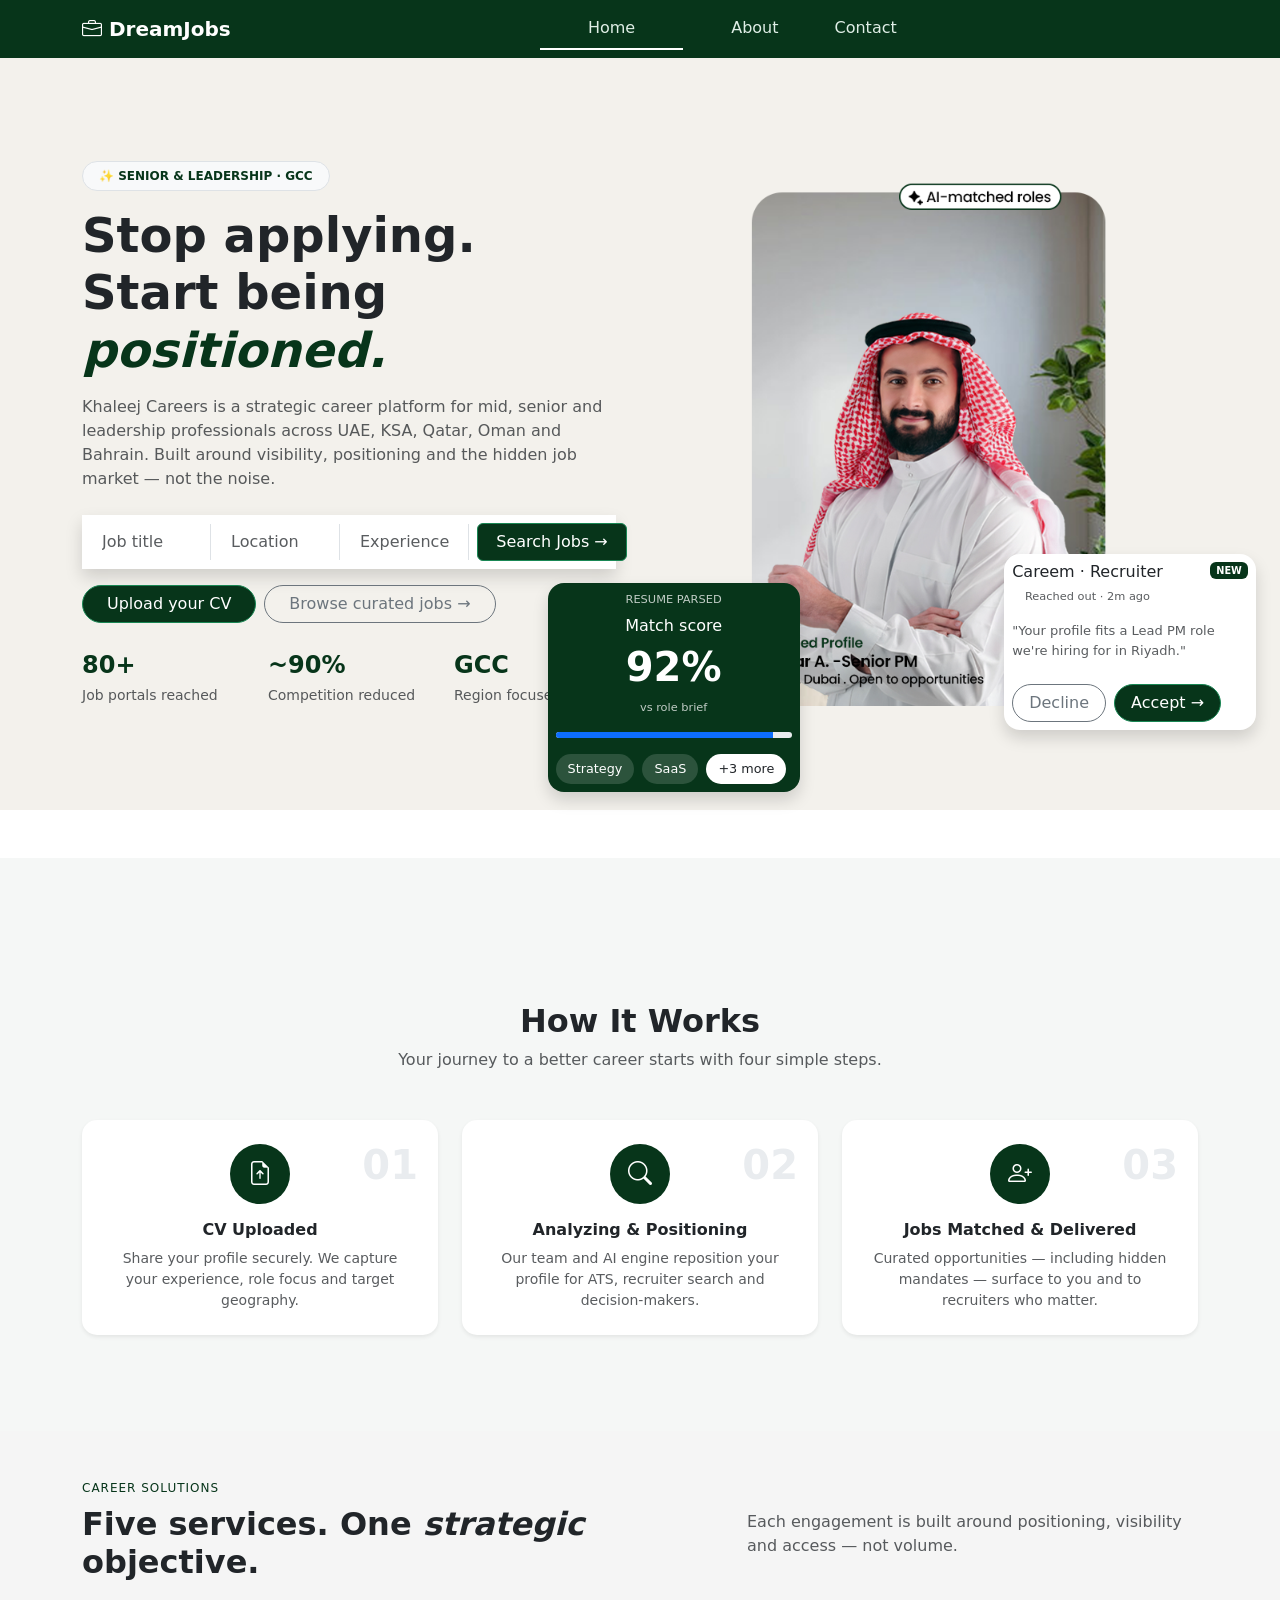
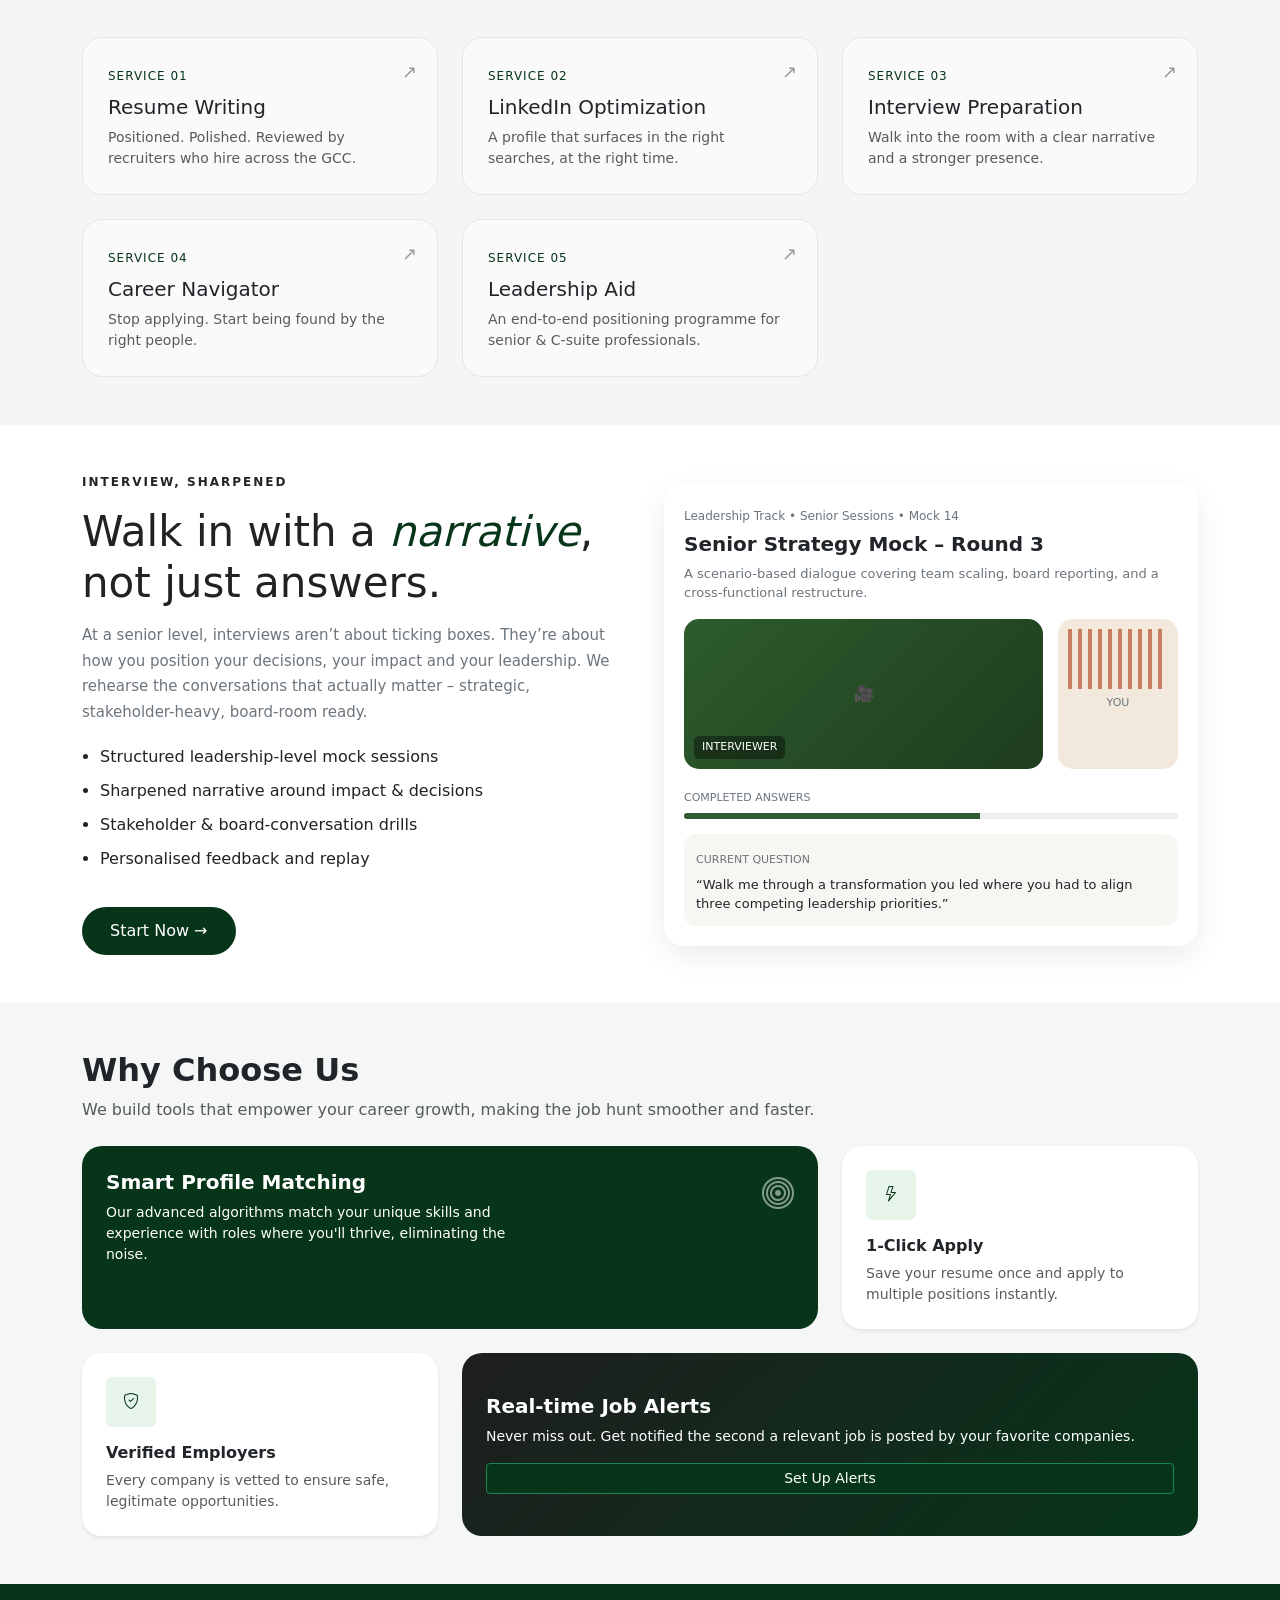
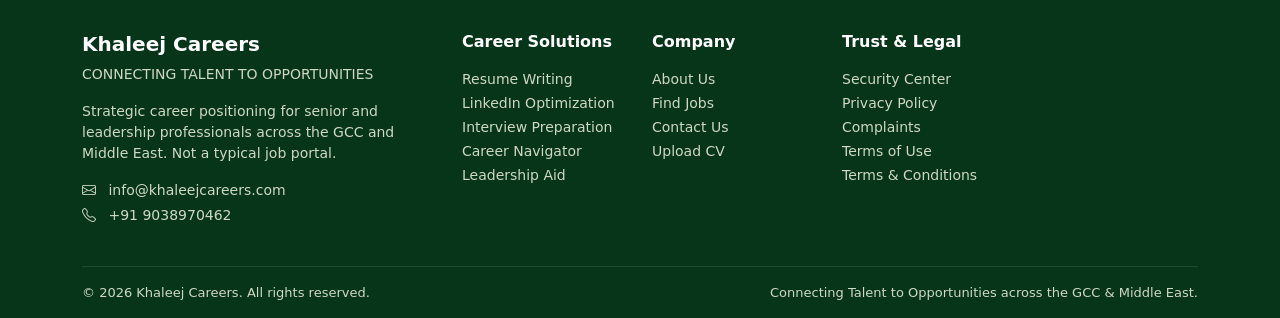
==== commit 06b1538e: "Update index.html" ====
--- a/index.html
+++ b/index.html
@@ -651,7 +651,7 @@
   </section>
 
 
-    <section class="hero-section py-5">
+    <section class="hero-section py-5 bg-white">
     <div class="container">
       <div class="row align-items-center g-5">
 
--- a/index.css
+++ b/index.css
@@ -54,8 +54,8 @@
     /* Card positions */
     .card-1 {
       z-index: 999990999;
-      bottom: -30%;
-      left: -50px;
+      bottom: -16%;
+      left: -20%;
       /* background: #07351a; */
       color: #fff;
       width: 300px;
@@ -64,7 +64,7 @@
 
     .card-2 {
       z-index: 999990999;
-      bottom: -20%;
+      bottom: -5%;
       right: -10%;
        width: 300px;
       /* background: #fff; */
@@ -86,6 +86,7 @@
 
     .hero-img-card img {
       animation: floatY 4s ease-in-out infinite;
+      max-width: 400px;
     }
 
     .card-1,
@@ -249,7 +250,7 @@
     .service-tag {
       font-size:12px;
       letter-spacing:1px;
-      
+
       /* color:#a56a2c; */
     }
 
@@ -315,8 +316,8 @@
 
   .hero-section {
   background: #f3f1ec;
-  border-radius: 20px;
-  margin: 20px;
+  /* border-radius: 20px; */
+  /* margin: 20px; */
 }
 
 /* LEFT CONTENT */
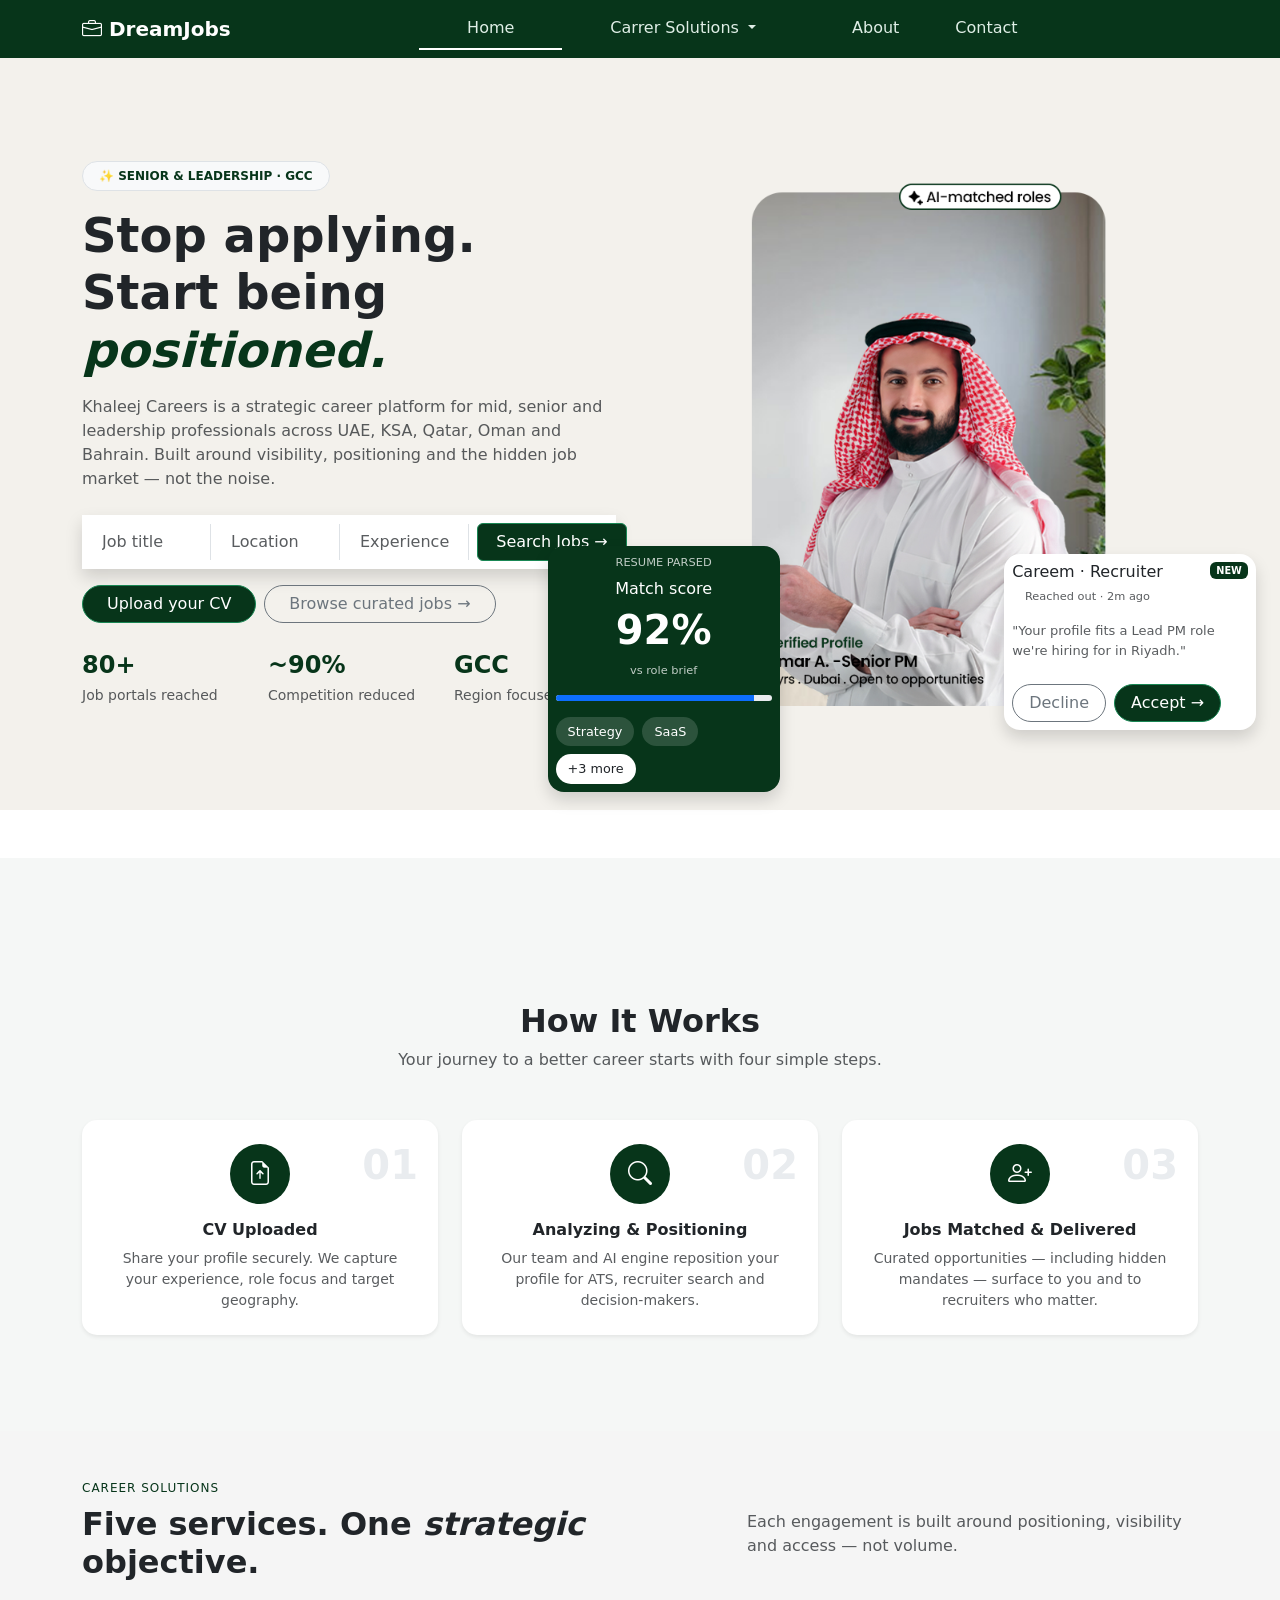
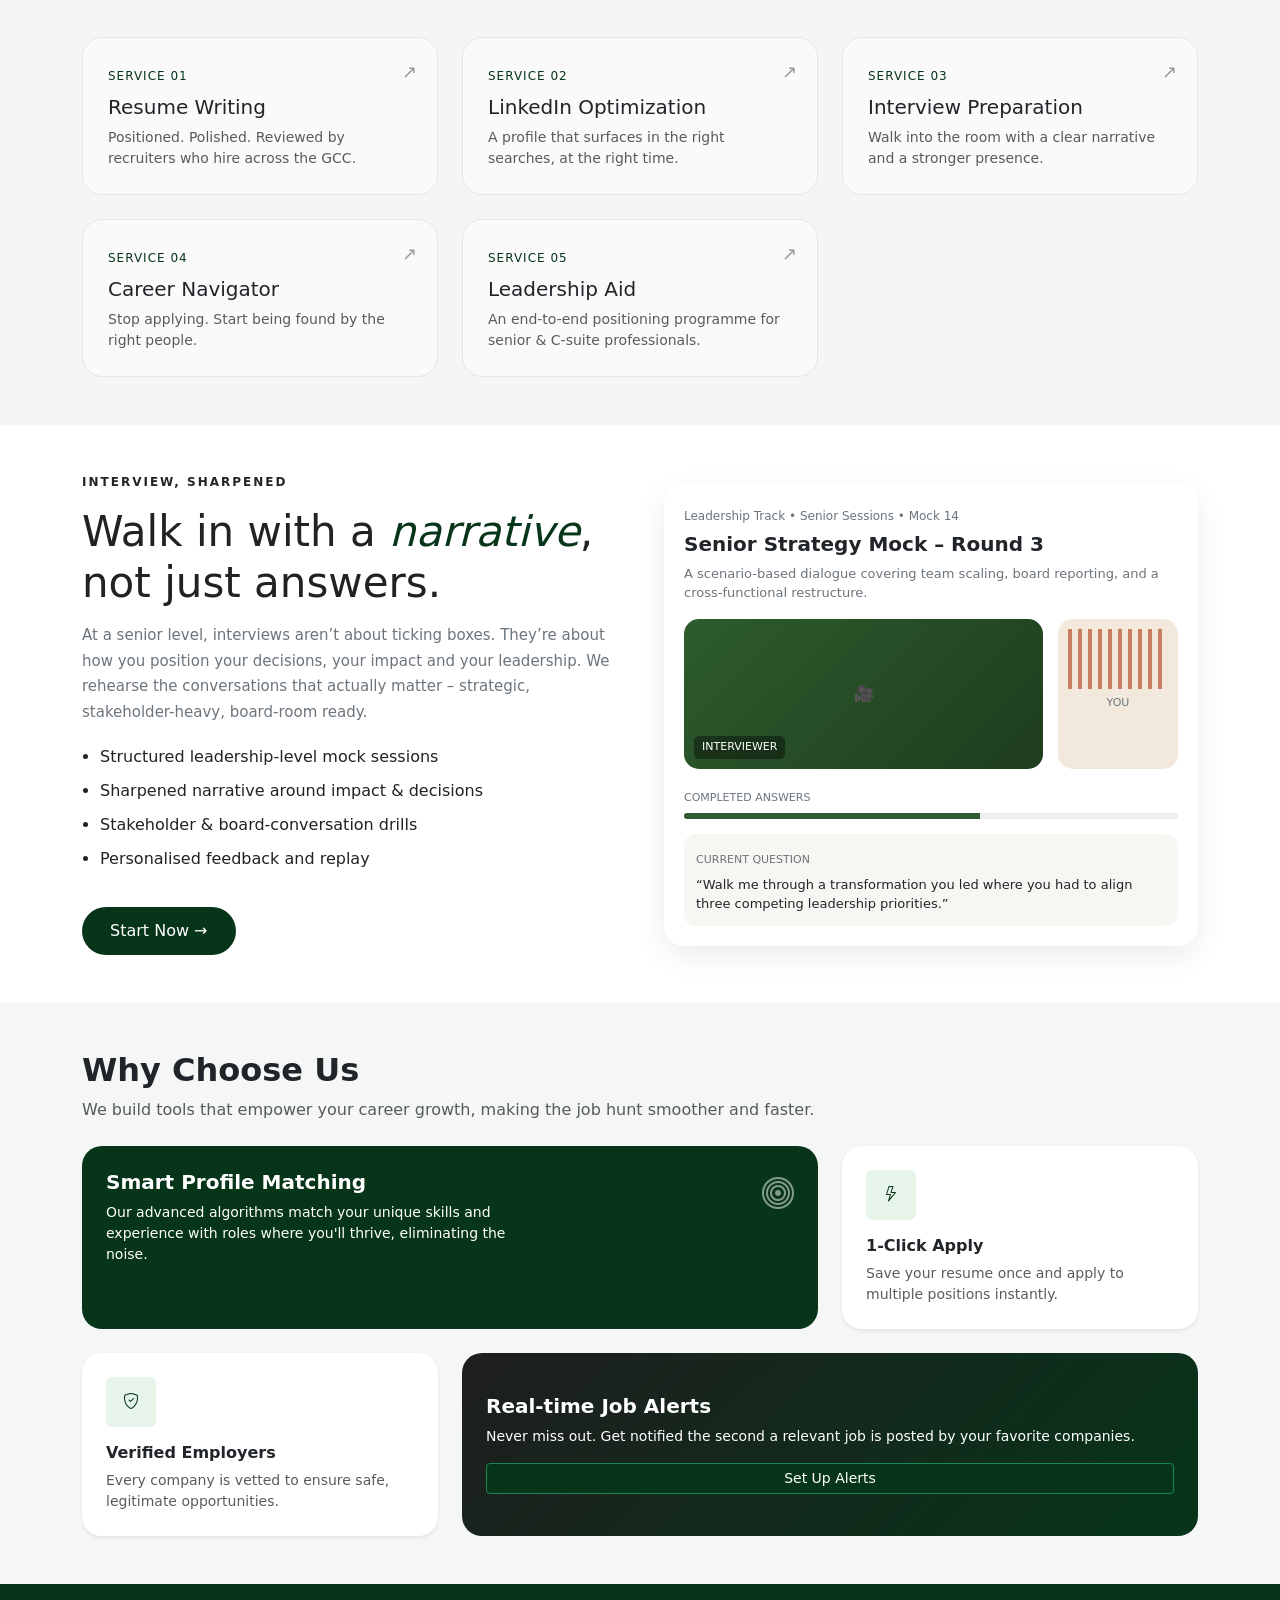
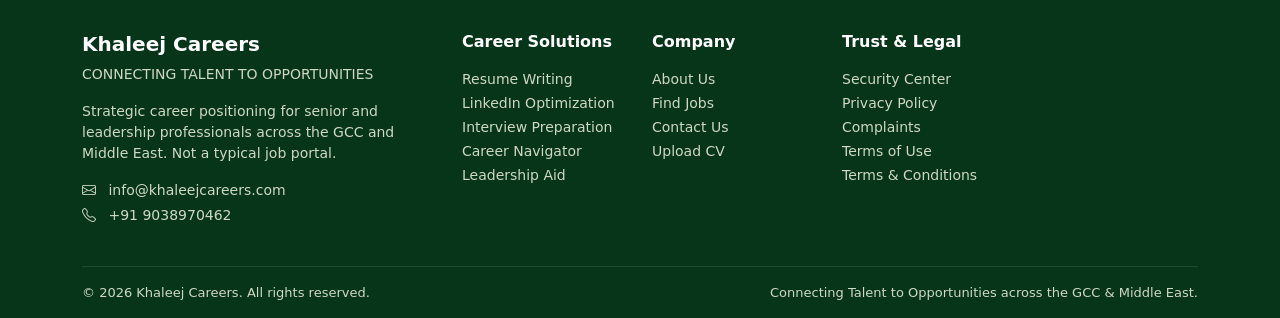
==== commit a28ae0df: "added code changes" ====
--- a/index.html
+++ b/index.html
@@ -10,7 +10,7 @@
   <!-- Bootstrap + Icons -->
   <link href="https://cdn.jsdelivr.net/npm/bootstrap@5.3.3/dist/css/bootstrap.min.css" rel="stylesheet">
   <link href="https://cdn.jsdelivr.net/npm/bootstrap-icons@1.11.3/font/bootstrap-icons.css" rel="stylesheet">
-
+<script src="https://cdn.jsdelivr.net/npm/bootstrap@5.3.3/dist/js/bootstrap.bundle.min.js"></script>
 <style>
   .text-success{
       color: #07351a !important;
@@ -24,28 +24,8 @@
 
 <body>
 
-  <!-- ===== NAVBAR ===== -->
-  <nav class="navbar navbar-expand-lg navbar-custom">
-    <div class="container">
-      <a class="navbar-brand text-white fw-semibold" href="#">
-        <i class="bi bi-briefcase"></i> DreamJobs
-      </a>
-
-      <button class="navbar-toggler bg-light" data-bs-toggle="collapse" data-bs-target="#nav">
-        <span class="navbar-toggler-icon"></span>
-      </button>
-
-      <div class="collapse navbar-collapse justify-content-center" id="nav">
-        <ul class="navbar-nav">
-          <li class="nav-item"><a class="nav-link active px-5" href="#">Home</a></li>
-          <!-- <li class="nav-item"><a class="nav-link px-5" href="#">Browse Jobs</a></li> -->
-          <li class="nav-item"><a class="nav-link px-5" href="#">About</a></li>
-          <li class="nav-item"><a class="nav-link px-2" href="#">Contact</a></li>
-        </ul>
-      </div>
-    </div>
-  </nav>
-
+ 
+  <div id="navbar"></div>
 
 
   <!-- ===== HERO SECTION ===== -->
@@ -794,82 +774,35 @@
 
 
   
-
-  <!-- ===== FOOTER ===== -->
-  <footer class="footer-section pt-5 pb-3">
-    <div class="container">
-
-      <div class="row g-4">
-
-        <!-- LEFT INFO -->
-        <div class="col-lg-4">
-          <h5 class="fw-bold text-white">Khaleej Careers</h5>
-          <small class="d-block mb-3 text-uppercase">Connecting Talent to Opportunities</small>
-
-          <p class="small">
-            Strategic career positioning for senior and leadership professionals across the GCC and Middle East. Not a typical job portal.
-          </p>
-
-          <p class="small mb-1">
-            <i class="bi bi-envelope me-2"></i> info@khaleejcareers.com
-          </p>
-          <p class="small">
-            <i class="bi bi-telephone me-2"></i> +91 9038970462
-          </p>
-        </div>
-
-        <!-- Career Solutions -->
-        <div class="col-6 col-md-3 col-lg-2">
-          <h6 class="text-white fw-semibold mb-3">Career Solutions</h6>
-          <ul class="list-unstyled">
-            <li><a href="#">Resume Writing</a></li>
-            <li><a href="#">LinkedIn Optimization</a></li>
-            <li><a href="#">Interview Preparation</a></li>
-            <li><a href="#">Career Navigator</a></li>
-            <li><a href="#">Leadership Aid</a></li>
-          </ul>
-        </div>
-
-        <!-- Company -->
-        <div class="col-6 col-md-3 col-lg-2">
-          <h6 class="text-white fw-semibold mb-3">Company</h6>
-          <ul class="list-unstyled">
-            <li><a href="#">About Us</a></li>
-            <li><a href="#">Find Jobs</a></li>
-            <li><a href="#">Contact Us</a></li>
-            <li><a href="#">Upload CV</a></li>
-          </ul>
-        </div>
-
-        <!-- Trust & Legal -->
-        <div class="col-6 col-md-3 col-lg-2">
-          <h6 class="text-white fw-semibold mb-3">Trust & Legal</h6>
-          <ul class="list-unstyled">
-            <li><a href="#">Security Center</a></li>
-            <li><a href="#">Privacy Policy</a></li>
-            <li><a href="#">Complaints</a></li>
-            <li><a href="#">Terms of Use</a></li>
-            <li><a href="#">Terms & Conditions</a></li>
-          </ul>
-        </div>
-
-      </div>
-
-      <!-- Bottom -->
-      <div class="footer-bottom mt-4 pt-3 d-flex flex-column flex-md-row justify-content-between align-items-center">
-        <div>© 2026 Khaleej Careers. All rights reserved.</div>
-        <div class="mt-2 mt-md-0">
-          Connecting Talent to Opportunities across the GCC & Middle East.
-        </div>
-      </div>
-
-    </div>
-  </footer>
-
-  
-
-
-  <script src="https://cdn.jsdelivr.net/npm/bootstrap@5.3.3/dist/js/bootstrap.bundle.min.js"></script>
+<div id="footer"></div>
+<script>
+  // Load Footer
+  fetch("/includes/footer.html")
+    .then(res => res.text())
+    .then(data => {
+      document.getElementById("footer").innerHTML = data;
+    });
+
+  // Load Navbar + Apply Active Class
+  fetch("/includes/header.html")
+    .then(res => res.text())
+    .then(data => {
+      document.getElementById("navbar").innerHTML = data;
+
+      // 👉 NOW navbar exists
+      const path = window.location.pathname;
+      console.log(path)
+      if (path === "/" || path.includes("index")) {
+        document.getElementById("index")?.classList.add("active");
+      } else if (path.includes("about")) {
+        document.getElementById("about")?.classList.add("active");
+      } else if (path.includes("contact")) {
+        document.getElementById("contact")?.classList.add("active");
+      } else {
+        document.getElementById("cr")?.classList.add("active");
+      }
+    });
+</script>
 </body>
 
-</html>
+</html>
--- a/index.css
+++ b/index.css
@@ -58,7 +58,7 @@
       left: -20%;
       /* background: #07351a; */
       color: #fff;
-      width: 300px;
+      width: 280px;
       
     }
 
@@ -357,9 +357,9 @@
   color: #222;
 }
 
-.hero-section .feature-list li::marker {
-  /* color: #b4532a; */
-}
+/* .hero-section .feature-list li::marker {
+  color: #b4532a;
+} */
 
 .hero-section .custom-btn {
   margin-top: 20px;
@@ -503,4 +503,4 @@
 
 .text-success{
       color: #07351a !important;
-    }
+    }
